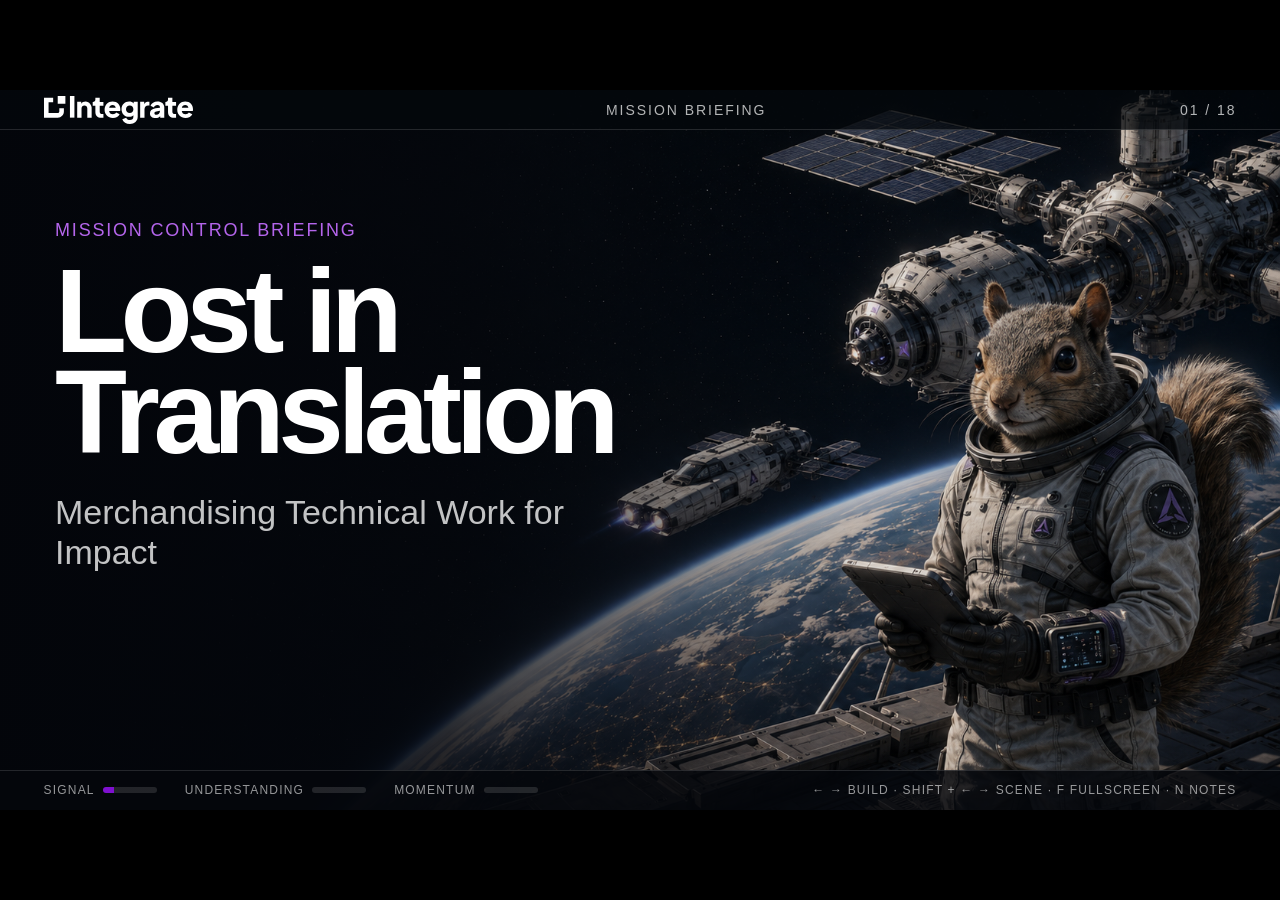
==== index.html @ 26a58c6a "fix: render Four Ps icons" ====
<!doctype html><html lang="en"><head><meta charset="utf-8"><meta name="viewport" content="width=device-width,initial-scale=1"><title>Lost in Translation</title><link rel="stylesheet" href="styles.css"></head><body>
<div class="stage" id="stage">
<header class="topbar"><img src="assets/integrate-wordmark.svg" class="wordmark" alt="Integrate"><div class="phase" id="phase">MISSION BRIEFING</div><div class="count" id="count">01 / 20</div></header>
<main>
<section class="scene active scene-hero" data-phase="MISSION BRIEFING"><div class="hero-bg"></div><div class="hero-copy"><div class="eyebrow">MISSION CONTROL BRIEFING</div><h1>Lost in<br>Translation</h1><p>Merchandising Technical Work for Impact</p></div></section>

<section class="scene scene-console" data-phase="MISSION BRIEFING"><div class="scene-title">Incoming transmission</div><div class="transmission-grid"><article class="panel transmission"><span class="label">FIELD ENGINEER</span><p class="huge fragment">“Mission Control, docking alignment requires twelve manual corrections before every cargo transfer.”</p></article><article class="panel understanding acorn-panel"><img src="assets/acorn-tablet.png" class="acorn-img" alt="Commander Acorn reviewing data"><span class="label">MISSION CONTROL</span><div class="status fragment">MESSAGE RECEIVED</div><div class="status dim fragment">MEANING UNCLEAR</div><p class="clarify fragment">Please clarify.</p></article></div></section>

<section class="scene scene-console" data-phase="MISSION BRIEFING"><div class="scene-title">The translation</div><div class="compare"><article class="panel"><span class="label">ORIGINAL SIGNAL</span><p>Docking alignment requires twelve manual corrections before every cargo transfer.</p></article><article class="panel translated fragment"><span class="label">TRANSLATED</span><p>If we spend one six-hour EVA redesigning the sequence now, we can make future cargo transfers predictable and protect upcoming mission schedules.</p><div class="pillrow"><span>Impact clear</span><span>Investment visible</span><span>Next step understood</span></div></article></div><h2 class="question fragment">What changed?</h2><div class="answer fragment">The work didn’t change. <b>The translation did.</b></div></section>

<section class="scene scene-light" data-phase="SIGNAL ACQUISITION"><div class="scene-title dark">Every role sees a signal</div><div class="radar-layout"><div class="roles panel-light"><div class="role fragment"><b>Software Engineer</b><span>Architecture is constraining change.</span></div><div class="role fragment"><b>Design Engineer</b><span>The crew workflow creates friction.</span></div><div class="role fragment"><b>QA Engineer</b><span>The same regression pattern repeats.</span></div><div class="role fragment"><b>DevSecOps Engineer</b><span>Operational risk is increasing.</span></div><div class="role fragment"><b>Product Manager</b><span>Mission schedules are less predictable.</span></div></div><div class="radar panel-dark"><div class="radar-target"><div class="rings"></div><div class="sweep"></div><div class="center">SHARED<br>OPPORTUNITY</div></div><i class="blip b1"></i><i class="blip b2"></i><i class="blip b3"></i><i class="blip b4"></i><i class="blip b5"></i></div></div><h2 class="bottom-line dark fragment">You already see important things. Help the rest of us see them too.</h2></section>

<section class="scene scene-light scene-manifest" data-phase="SIGNAL ACQUISITION"><div class="scene-title dark">Merchandising, redefined</div><div class="manifest-layout"><div class="manifest panel-light"><h3>LAUNCH MANIFEST</h3><div class="capacity"><span>AVAILABLE CAPACITY</span><div><i style="width:86%"></i></div></div><div class="payload on">Customer capability <b>MANIFESTED</b></div><div class="payload on">Reliability improvement <b>MANIFESTED</b></div><div class="payload candidate">Docking sequence <b>CANDIDATE</b></div><div class="payload off">Secondary enhancement <b>NOT MANIFESTED</b></div></div><div class="definition"><p class="fragment">We can only ship so much.</p><h2 class="fragment">Merchandising helps others understand <em>what should change on the manifest and why.</em></h2><blockquote class="fragment">The intentional practice of translating work into value so the right people understand it, support it, and help it gain momentum.</blockquote><div class="acorn-note fragment"><img src="assets/acorn-field-engineer.png" alt="Commander Acorn field engineer"><span>Clarify the signal, then show the value it points to.</span></div></div></div></section>

<section class="scene scene-dark" data-phase="TRANSLATION"><div class="scene-title">From signal to value</div><div class="ladder"><div class="rung fragment"><span>SIGNAL</span><b>Docking requires twelve manual corrections.</b></div><i class="fragment"></i><div class="rung fragment"><span>IMPLEMENTATION</span><b>Redesign the docking sequence.</b></div><i class="fragment"></i><div class="rung fragment"><span>CHANGE</span><b>Fewer manual corrections.</b></div><i class="fragment"></i><div class="rung fragment"><span>OUTCOME</span><b>Predictable cargo transfers.</b></div><i class="fragment"></i><div class="rung value fragment"><span>VALUE</span><b>More mission time spent on the mission.</b></div></div><p class="prompt fragment">Because we do this, what becomes easier, more secure, more scalable, more clear, or more valuable?</p></section>

<section class="scene scene-dark scene-fourp-v2" data-phase="PAYLOAD SELECTION"><div class="scene-title">The Four Ps begin with a signal</div><div class="fourp-v2-wrap"><div class="fourp-v2-copy"><h1>The Four Ps begin with a signal.</h1><p>Every proposal starts as something someone has noticed. The Four Ps help turn that signal into something people can understand and act on.</p></div><div class="signal-hub fragment"><div class="signal-pulse"></div><span>THE SIGNAL</span><b>What have we noticed?</b></div><div class="fourp-grid-v2"><article class="framework-card fragment"><i class="icon-cube"><svg viewBox="0 0 24 24" aria-hidden="true" focusable="false"><path d="M12 3 20 7.5 12 12 4 7.5 12 3Z"/><path d="M4 7.5V16.5L12 21 20 16.5V7.5M12 12V21"/></svg></i><b>Product</b><span>What are we really offering?</span></article><article class="framework-card fragment"><i class="icon-place"><svg viewBox="0 0 24 24" aria-hidden="true" focusable="false"><path d="M19 10C19 15 12 21 12 21S5 15 5 10A7 7 0 0 1 19 10Z"/><circle cx="12" cy="10" r="2.5"/></svg></i><b>Place</b><span>Who needs to understand it?</span></article><article class="framework-card fragment"><i class="icon-price"><svg viewBox="0 0 24 24" aria-hidden="true" focusable="false"><path d="M4 4H13L21 12 12 21 4 13V4Z"/><circle cx="8.5" cy="8.5" r="1.5"/></svg></i><b>Price</b><span>What are we asking them to invest?</span></article><article class="framework-card fragment"><i class="icon-promo"><svg viewBox="0 0 24 24" aria-hidden="true" focusable="false"><path d="M4 10V14H8L17 18V6L8 10H4Z"/><path d="M8 14 10 20H14L12 16M20 9V15"/></svg></i><b>Promotion</b><span>How will we create opportunities for understanding?</span></article></div></div></section>

<section class="scene scene-dark" data-phase="PAYLOAD SELECTION"><div class="scene-title">Product — what are you really offering?</div><div class="dock-product"><div class="dock-visual panel-dark image-card"><img src="assets/docking-approach-clean.png" alt="Cargo spacecraft approaching orbital logistics hub"><div class="visual-overlay"><span>DOCKING SEQUENCE</span><b>12 manual corrections</b><small>Signal: cargo transfers are becoming harder to predict.</small></div></div><div class="outcome-chain"><div class="fragment">Redesigned sequence</div><i class="fragment"></i><div class="fragment">Fewer corrections</div><i class="fragment"></i><div class="fragment">Predictable docking</div><i class="fragment"></i><div class="fragment">Faster cargo transfer</div><i class="fragment"></i><div class="fragment strong">More mission time</div></div></div><h2 class="bottom-line fragment">The product is not always what you build. It is often what your work makes possible.</h2></section>

<section class="scene scene-light" data-phase="PAYLOAD SELECTION"><div class="scene-title dark">Place — meet the audience where they are</div><div class="audience-translator"><div class="fixed"><span>SAME SIGNAL</span><b>Docking requires twelve manual corrections.</b></div><div class="audience-cards"><article class="fragment"><b>Software Engineer</b><span>Coupling makes change harder.</span></article><article class="fragment"><b>Design Engineer</b><span>The workflow creates avoidable friction.</span></article><article class="fragment"><b>QA Engineer</b><span>Manual correction creates inconsistent outcomes.</span></article><article class="fragment"><b>DevSecOps Engineer</b><span>Reliability and recoverability are deteriorating.</span></article><article class="fragment"><b>Product Manager</b><span>Mission schedules are harder to predict.</span></article></div></div><p class="note dark fragment">Same truth. Different audience. Different translation.</p></section>

<section class="scene scene-light" data-phase="PAYLOAD SELECTION"><div class="scene-title dark">Price — make the investment visible</div><div class="price-layout"><div class="request-card panel-light"><div class="resource fragment"><span>CREW</span><b>2 engineers</b></div><div class="resource fragment"><span>TIME</span><b>1 EVA / 6 hours</b></div><div class="resource fragment"><span>TRADEOFF</span><b>Routine maintenance shifts</b></div><div class="resource fragment"><span>EXPECTED RETURN</span><b>Predictable future docking</b></div></div><blockquote class="fragment">We are asking for one six-hour EVA now so future cargo transfers become predictable, while temporarily shifting routine maintenance.</blockquote></div><h2 class="bottom-line dark fragment">A persuasive request makes both the investment and the tradeoff visible.</h2></section>

<section class="scene scene-dark" data-phase="PAYLOAD SELECTION"><div class="scene-title">Promotion — momentum is intentional</div><div class="channels"><div class="fragment">Engineering review</div><i class="fragment"></i><div class="fragment">Mission brief</div><i class="fragment"></i><div class="fragment">Planning</div><i class="fragment"></i><div class="fragment">Demo</div><i class="fragment"></i><div class="fragment">Status update</div></div><div class="momentum-seq fragment"><span>Repetition</span><b>→</b><span>Recognition</span><b>→</b><span>Understanding</span><b>→</b><span>Alignment</span><b>→</b><span>Momentum</span></div><blockquote class="bigquote fragment">Momentum is earned through clarity and repetition, not volume.</blockquote></section>

<section class="scene scene-light" data-phase="LAUNCH AUTHORIZATION"><div class="scene-title dark">A practical translation toolkit</div><div class="toolkit-wrap"><div class="toolkit"><div class="fragment"><span>SIGNAL</span><b>What have we noticed?</b></div><div class="fragment"><span>IMPACT</span><b>Who or what is affected?</b></div><div class="fragment"><span>OUTCOME</span><b>What becomes different?</b></div><div class="fragment"><span>INVESTMENT</span><b>What are we asking for?</b></div><div class="fragment"><span>EVIDENCE</span><b>What supports the signal?</b></div><div class="fragment"><span>NEXT STEP</span><b>What should happen now?</b></div></div><aside class="acorn-side fragment"><img src="assets/acorn-cockpit.png" alt="Commander Acorn at mission controls"><b>Translation checkpoint</b><span>Can someone outside your discipline explain why this matters?</span></aside></div><h2 class="bottom-line dark fragment">This is not paperwork. It is thinking made visible.</h2></section>

<section class="scene scene-light" data-phase="LAUNCH AUTHORIZATION"><div class="scene-title dark">From request to useful discussion</div><div class="before-after"><article class="panel-light fragment"><span>BEFORE</span><p>We should redesign the docking sequence because it is difficult to maintain.</p><b class="bad">CONTEXT INCOMPLETE</b></article><article class="panel-dark fragment"><span>AFTER</span><p>Every cargo transfer now requires twelve manual corrections, creating schedule risk. We propose one focused EVA before the next mission to make future docking predictable.</p><b class="good">READY FOR DISCUSSION</b></article></div><p class="note dark fragment">Clear translation does not guarantee agreement. It makes useful discussion possible.</p></section>

<section class="scene scene-workshop" data-phase="MISSION SIMULATION"><div class="scene-title">Mission simulation</div><div class="workshop-copy"><h1>Bring your own signal.</h1><p>Choose real work that deserves greater awareness, support, or momentum.</p><div class="chips fragment"><span>Technical constraint</span><span>Customer opportunity</span><span>Quality concern</span><span>Design improvement</span><span>Operational risk</span><span>Process change</span></div><div class="callout fragment"><b>Choose one signal.</b><span>Merchandise it for one audience.</span></div></div></section>

<section class="scene scene-light" data-phase="MISSION SIMULATION"><div class="scene-title dark">Mission canvas</div><div class="canvas"><div><span>SIGNAL</span><b>What have you noticed?</b></div><div><span>PRODUCT</span><b>What outcome are you offering?</b></div><div><span>PLACE</span><b>Who needs to understand?</b></div><div><span>PRICE</span><b>What investment or tradeoff?</b></div><div><span>PROMOTION</span><b>Where should this appear again?</b></div><div><span>EVIDENCE</span><b>What do you know or infer?</b></div><div class="wide"><span>ASK</span><b>What should happen next?</b></div></div><div class="timer"><span id="timerText">05:00</span><button id="timerBtn">Start timer</button></div><img class="canvas-acorn" src="assets/acorn-character-tablet.png" alt="Commander Acorn holding a tablet"><div class="promptbar" id="promptBar">Have you described the outcome—or only the implementation?</div></section>

<section class="scene scene-light" data-phase="MISSION SIMULATION"><div class="scene-title dark">Crew debrief</div><h1 class="debrief-title">Who discovered something about their own idea?</h1><div class="debrief"><div class="fragment">What was your signal?</div><div class="fragment">What outcome did you identify?</div><div class="fragment">Who needs to understand it?</div><div class="fragment">What are you asking for?</div><div class="fragment">What changed as you translated it?</div></div></section>

<section class="scene scene-dark" data-phase="DEBRIEF"><div class="scene-title">The shared language</div><div class="path"><div>SIGNAL</div><i></i><div>TRANSLATION</div><i></i><div>UNDERSTANDING</div><i></i><div>MOMENTUM</div></div><h1 class="closing-question fragment">What mission are you asking people to approve?</h1></section>

<section class="scene scene-final" data-phase="DEBRIEF"><div class="final-bg"></div><div class="final-copy"><h2 class="fragment">Every mission begins with someone noticing a signal.</h2><p class="fragment">Make sure the rest of us can see it too.</p></div></section>
</main>
<footer><div class="meters"><span>SIGNAL <i id="m1"></i></span><span>UNDERSTANDING <i id="m2"></i></span><span>MOMENTUM <i id="m3"></i></span></div><div class="controls">← → build · Shift + ← → scene · F fullscreen · N notes</div></footer>
<div id="notes" class="notes"></div>
<script src="presentation.js"></script></div></body></html>
---- styles.css ----
:root{--purple:#7F10D0;--ink:#0D1815;--white:#fff;--space:#070A10;--panel:#101722;--muted:rgba(255,255,255,.66);--line:rgba(255,255,255,.13);--green:#4ED8A1;--amber:#F2AE44;--blue:#61A9FF}
*{box-sizing:border-box}html,body{margin:0;width:100%;height:100%;overflow:hidden;background:#000;font-family:"PPMonument","PP Monument",Inter,Arial,sans-serif;color:#fff}body{display:grid;place-items:center}.stage{width:min(100vw,177.777vh);height:min(56.25vw,100vh);position:relative;overflow:hidden;background:var(--space);box-shadow:0 0 80px #000}.scene{position:absolute;inset:0;display:none;padding:8.5% 4.2% 7.2%;overflow:hidden}.scene.active{display:block}.topbar{position:absolute;z-index:20;left:0;right:0;top:0;height:5.6%;padding:0 3.4%;display:flex;align-items:center;justify-content:space-between;border-bottom:1px solid var(--line);background:rgba(4,7,12,.74)}.wordmark{height:28px;filter:brightness(0) invert(1)}.phase,.count{font-size:14px;letter-spacing:.14em;text-transform:uppercase;color:rgba(255,255,255,.7)}footer{position:absolute;z-index:20;left:0;right:0;bottom:0;height:5.6%;padding:0 3.4%;display:flex;align-items:center;justify-content:space-between;border-top:1px solid var(--line);background:rgba(4,7,12,.82);font-size:12px;letter-spacing:.1em;text-transform:uppercase;color:rgba(255,255,255,.58)}.meters{display:flex;gap:28px}.meters span{display:flex;align-items:center;gap:8px}.meters i{display:block;width:54px;height:6px;border-radius:4px;background:linear-gradient(90deg,var(--purple) var(--v,0%),rgba(255,255,255,.12) var(--v,0%))}.scene-title{position:absolute;left:4.2%;top:7%;font-size:17px;letter-spacing:.1em;text-transform:uppercase;color:#b465eb;font-weight:700}.scene-title.dark{color:#6b2a9b}.scene-light{background:#f7f5f0;color:var(--ink)}.scene-dark,.scene-console{background:radial-gradient(circle at 75% 30%,rgba(127,16,208,.12),transparent 35%),#070a10}.panel,.panel-dark{background:linear-gradient(180deg,#111925,#0a0f17);border:1px solid var(--line);border-radius:16px}.panel-light{background:#fff;border:1px solid rgba(13,24,21,.12);border-radius:16px;box-shadow:0 18px 50px rgba(13,24,21,.08)}h1,h2,h3,p{margin-top:0}.fragment{opacity:0;transform:translateY(16px);transition:.45s ease}.fragment.visible{opacity:1;transform:none}.hero-bg,.final-bg{position:absolute;inset:0;background:linear-gradient(90deg,rgba(3,5,10,.98),rgba(3,5,10,.8) 35%,rgba(3,5,10,.1) 68%),url('assets/opening-clean.png') center/cover no-repeat}.hero-copy{position:absolute;left:4.3%;top:18%;width:46%;z-index:2}.eyebrow{font-size:18px;letter-spacing:.1em;color:#b465eb}.hero-copy h1{font-size:118px;line-height:.86;letter-spacing:-.055em;margin:20px 0 28px}.hero-copy p{font-size:34px;line-height:1.2;color:rgba(255,255,255,.76);max-width:600px}.transmission-grid{display:grid;grid-template-columns:1.4fr .8fr;gap:24px;height:74%}.transmission,.understanding{padding:34px}.label{font-size:14px;letter-spacing:.12em;color:#b465eb}.huge{font-size:39px;line-height:1.22;margin-top:28px}.status{padding:18px 20px;border:1px solid rgba(78,216,161,.45);margin-top:22px;font-size:21px}.status.dim{border-color:rgba(255,255,255,.16);color:rgba(255,255,255,.5)}.clarify{font-size:43px;margin-top:55px}.compare{display:grid;grid-template-columns:1fr 1fr;gap:22px}.compare article{padding:32px;min-height:330px}.compare p{font-size:29px;line-height:1.32}.translated{border-color:rgba(127,16,208,.8)}.pillrow{display:flex;gap:10px;flex-wrap:wrap}.pillrow span{padding:8px 12px;border-radius:999px;background:rgba(127,16,208,.15);color:#d49cff}.question{text-align:center;font-size:54px;margin:46px 0 8px}.answer{text-align:center;font-size:27px;color:rgba(255,255,255,.7)}.radar-layout{display:grid;grid-template-columns:36% 64%;gap:24px;height:68%}.roles{padding:20px 28px}.role{padding:15px 0;border-bottom:1px solid rgba(13,24,21,.1)}.role b{font-size:23px}.role span{display:block;font-size:17px;color:#5c6663;margin-top:4px}.radar{position:relative;display:grid;place-items:center;overflow:hidden}.rings{width:520px;aspect-ratio:1;border-radius:50%;background:repeating-radial-gradient(circle,transparent 0 14%,rgba(97,169,255,.22) 14.3% 14.8%),linear-gradient(90deg,transparent 49.8%,rgba(97,169,255,.3) 50%,transparent 50.2%),linear-gradient(transparent 49.8%,rgba(97,169,255,.3) 50%,transparent 50.2%);border:1px solid rgba(97,169,255,.42)}.sweep{position:absolute;width:520px;aspect-ratio:1;border-radius:50%;background:conic-gradient(from 25deg,rgba(127,16,208,.48),transparent 14%,transparent);animation:sweep 7s linear infinite}@keyframes sweep{to{transform:rotate(360deg)}}.blip{position:absolute;width:16px;height:16px;border-radius:50%;border:3px solid #c778ff;background:#0a0f17;z-index:4}.b1{left:41%;top:28%}.b2{left:67%;top:31%}.b3{left:72%;top:63%}.b4{left:39%;top:70%}.b5{left:28%;top:50%}.center{position:absolute;width:120px;height:120px;border-radius:50%;display:grid;place-items:center;text-align:center;font-size:16px;background:var(--purple);box-shadow:0 0 0 20px rgba(127,16,208,.13),0 0 55px rgba(127,16,208,.5)}.bottom-line{position:absolute;left:4.2%;right:4.2%;bottom:8.1%;font-size:30px}.manifest-layout{display:grid;grid-template-columns:42% 58%;gap:38px}.manifest{padding:30px}.manifest h3{font-size:28px}.capacity span{font-size:13px}.capacity div{height:12px;background:#e6e0e8;margin:8px 0 26px;border-radius:8px;overflow:hidden}.capacity i{display:block;height:100%;background:var(--purple)}.payload{padding:18px;border-top:1px solid #eee;display:flex;justify-content:space-between;font-size:20px}.payload b{font-size:12px}.payload.candidate{background:#f1e3fb;border:1px solid #c687ed}.payload.off{opacity:.45}.definition p{font-size:25px;color:#5a625f;margin:15px 0}.definition h2{font-size:50px;line-height:1.08}.definition em{color:var(--purple);font-style:normal}.definition blockquote{font-size:25px;line-height:1.42;border-left:5px solid var(--purple);padding-left:22px;margin:34px 0}.ladder{display:grid;grid-template-columns:1fr 60px 1fr 60px 1fr 60px 1fr 60px 1fr;align-items:center;margin-top:90px}.rung{min-height:180px;padding:24px;border:1px solid var(--line);border-radius:14px;background:#101722}.rung span{font-size:14px;color:#b465eb}.rung b{display:block;font-size:24px;line-height:1.25;margin-top:18px}.rung.value{border-color:#4ed8a1}.ladder>i{height:3px;background:linear-gradient(90deg,var(--purple),#4ed8a1)}.prompt{text-align:center;font-size:27px;margin-top:58px;color:rgba(255,255,255,.75)}.fourp{position:relative;height:70%;display:grid;grid-template-columns:repeat(4,1fr);gap:18px;align-items:end}.signal-core{position:absolute;left:50%;top:4%;transform:translateX(-50%);width:220px;height:140px;border-radius:70px;display:grid;place-items:center;text-align:center;background:var(--purple);color:#fff;font-size:28px}.signal-core small{font-size:14px;display:block}.pcard{min-height:250px;background:#fff;border:1px solid rgba(13,24,21,.13);border-top:6px solid var(--purple);border-radius:16px;padding:28px}.pcard b{font-size:34px}.pcard span{display:block;font-size:21px;line-height:1.35;margin-top:16px;color:#59625e}.dock-product{display:grid;grid-template-columns:42% 58%;gap:26px;height:63%}.dock-visual{position:relative;overflow:hidden}.ship{position:absolute;width:170px;height:78px;background:linear-gradient(90deg,#8f98a3,#e5e8eb);clip-path:polygon(0 20%,78% 20%,100% 50%,78% 80%,0 80%,14% 50%);left:16%;top:44%}.station-ring{position:absolute;width:210px;height:210px;border:20px solid #89929c;border-radius:50%;right:12%;top:30%;box-shadow:0 0 0 28px rgba(255,255,255,.04)}.corrections{position:absolute;left:10%;bottom:12%;font-size:32px;color:#f2ae44}.outcome-chain{display:grid;grid-template-columns:1fr 40px 1fr 40px 1fr 40px 1fr 40px 1fr;align-items:center}.outcome-chain div{min-height:130px;padding:25px;border-radius:14px;border:1px solid var(--line);display:grid;place-items:center;text-align:center;font-size:22px}.outcome-chain i{height:3px;background:var(--purple)}.outcome-chain .strong{border-color:#4ed8a1;color:#4ed8a1}.audience-translator{display:grid;grid-template-columns:28% 72%;gap:24px}.fixed{background:var(--ink);color:#fff;border-radius:16px;padding:30px}.fixed span{font-size:14px;color:#b465eb}.fixed b{display:block;font-size:29px;line-height:1.3;margin-top:20px}.audience-cards{display:grid;grid-template-columns:repeat(5,1fr);gap:12px}.audience-cards article{background:#fff;border:1px solid rgba(13,24,21,.12);border-radius:14px;padding:20px}.audience-cards b{font-size:21px}.audience-cards span{display:block;font-size:17px;line-height:1.35;margin-top:14px;color:#5a625f}.note{font-size:25px;text-align:center;margin-top:42px}.price-layout{display:grid;grid-template-columns:45% 55%;gap:34px}.request-card{padding:22px 32px}.resource{display:flex;justify-content:space-between;padding:22px 0;border-bottom:1px solid #eee}.resource span{font-size:14px;color:#7a827f}.resource b{font-size:22px}.price-layout blockquote{font-size:35px;line-height:1.3;margin:0;padding:30px;border-left:6px solid var(--purple)}.channels{display:flex;align-items:center;justify-content:center;gap:12px;margin-top:100px}.channels div{padding:22px 25px;border:1px solid var(--line);border-radius:12px;font-size:20px}.channels i{width:42px;height:3px;background:var(--purple)}.momentum-seq{display:flex;justify-content:center;gap:16px;margin-top:55px;font-size:24px}.bigquote{text-align:center;font-size:40px;margin:70px auto 0;max-width:1200px;color:#d9bcf0}.toolkit{display:grid;grid-template-columns:repeat(3,1fr);gap:18px}.toolkit div{background:#fff;border:1px solid rgba(13,24,21,.12);border-radius:16px;padding:30px;min-height:165px}.toolkit span{font-size:14px;color:var(--purple)}.toolkit b{display:block;font-size:24px;margin-top:15px}.before-after{display:grid;grid-template-columns:1fr 1fr;gap:24px}.before-after article{padding:34px;min-height:320px}.before-after span{font-size:14px;color:var(--purple)}.before-after p{font-size:31px;line-height:1.35;margin:26px 0}.bad,.good{font-size:14px;padding:10px 12px;border-radius:6px}.bad{background:#fee5e0;color:#a32918}.good{background:#dff7ed;color:#176746}.scene-workshop{background:linear-gradient(130deg,#060910,#171024)}.workshop-copy h1{font-size:94px;letter-spacing:-.04em;margin:45px 0 20px}.workshop-copy>p{font-size:30px;color:rgba(255,255,255,.72)}.chips{display:flex;flex-wrap:wrap;gap:13px;margin-top:42px}.chips span{padding:14px 18px;border-radius:999px;border:1px solid rgba(255,255,255,.22);font-size:18px}.callout{margin-top:55px;padding:24px 28px;border:1px solid rgba(127,16,208,.8);border-radius:14px;display:flex;justify-content:space-between;font-size:25px}.canvas{display:grid;grid-template-columns:repeat(3,1fr);gap:15px}.canvas div{background:#fff;border:1px solid rgba(13,24,21,.12);border-radius:14px;padding:24px;min-height:130px}.canvas .wide{grid-column:span 3}.canvas span{font-size:13px;color:var(--purple)}.canvas b{display:block;font-size:21px;margin-top:12px}.timer{position:absolute;right:4.2%;bottom:10%;display:flex;align-items:center;gap:14px}.timer span{font-size:48px}.timer button{border:0;background:var(--purple);color:#fff;border-radius:9px;padding:14px 18px;font-size:16px}.promptbar{position:absolute;left:4.2%;bottom:10.4%;font-size:21px}.debrief-title{font-size:64px;max-width:1100px;margin:40px 0}.debrief{display:grid;grid-template-columns:repeat(5,1fr);gap:14px}.debrief div{background:#fff;border:1px solid rgba(13,24,21,.12);border-radius:14px;padding:24px;font-size:20px}.path{display:flex;align-items:center;justify-content:center;gap:20px;margin-top:160px}.path div{padding:24px 28px;border:1px solid var(--line);border-radius:14px;font-size:23px}.path i{width:80px;height:3px;background:var(--purple)}.closing-question{text-align:center;font-size:58px;margin-top:80px}.scene-final{padding:0}.final-bg{background:linear-gradient(90deg,rgba(3,5,10,.92),rgba(3,5,10,.3)),url('assets/opening-clean.png') center/cover no-repeat;filter:saturate(.8) brightness(.75)}.final-copy{position:absolute;left:7%;top:32%;width:50%}.final-copy h2{font-size:58px;line-height:1.08}.final-copy p{font-size:31px;color:rgba(255,255,255,.75);margin-top:26px}.notes{position:absolute;display:none;z-index:100;inset:8% 5%;background:#fff;color:#111;padding:30px;border-radius:14px;overflow:auto;font:18px/1.5 Arial}.notes.show{display:block}

/* r2 visual polish: more Commander Acorn, stronger spaceship visual */
.acorn-panel { position: relative; overflow: hidden; }
.acorn-panel .acorn-img { position: absolute; right: 0; bottom: 0; width: 58%; height: 100%; object-fit: cover; opacity: .28; filter: saturate(.85) contrast(1.05); }
.acorn-panel > :not(.acorn-img) { position: relative; z-index: 2; }
.image-card { position: relative; overflow: hidden; padding: 0 !important; min-height: 430px; }
.image-card img { width: 100%; height: 100%; min-height: 430px; object-fit: cover; display: block; filter: saturate(.92) contrast(1.05) brightness(.8); }
.image-card::after { content: ""; position: absolute; inset: 0; background: linear-gradient(180deg, transparent 38%, rgba(3,5,10,.92)); pointer-events: none; }
.visual-overlay { position: absolute; left: 26px; right: 26px; bottom: 24px; z-index: 2; padding: 20px 22px; border-radius: 14px; background: rgba(3,5,10,.72); border: 1px solid rgba(255,255,255,.16); backdrop-filter: blur(10px); }
.visual-overlay span { display: block; font-size: 13px; letter-spacing: .14em; color: #d7a1ff; margin-bottom: 8px; }
.visual-overlay b { display: block; font-size: 31px; line-height: 1.05; color: #fff; }
.visual-overlay small { display: block; font-size: 17px; line-height: 1.28; color: rgba(255,255,255,.72); margin-top: 10px; }
.acorn-note { margin-top: 28px; display: flex; align-items: center; gap: 18px; max-width: 620px; padding: 14px 16px; border-radius: 14px; background: #fff; border: 1px solid rgba(13,24,21,.12); box-shadow: 0 10px 30px rgba(13,24,21,.08); }
.acorn-note img { width: 92px; height: 92px; border-radius: 14px; object-fit: cover; object-position: center 25%; }
.acorn-note span { font-size: 22px; line-height: 1.25; color: var(--ink); }
.toolkit-wrap { display: grid; grid-template-columns: 1fr 330px; gap: 22px; align-items: stretch; }
.toolkit-wrap .toolkit { grid-template-columns: repeat(3,1fr); }
.acorn-side { background: var(--ink); color: #fff; border-radius: 18px; overflow: hidden; border: 1px solid rgba(255,255,255,.12); min-height: 360px; box-shadow: 0 20px 55px rgba(0,0,0,.18); }
.acorn-side img { width: 100%; height: 210px; object-fit: cover; display: block; filter: saturate(.9) brightness(.86); }
.acorn-side b { display: block; color: #d49cff; font-size: 16px; letter-spacing: .08em; text-transform: uppercase; padding: 22px 22px 8px; }
.acorn-side span { display: block; font-size: 22px; line-height: 1.28; color: rgba(255,255,255,.78); padding: 0 22px 22px; }
.final-acorn { position: absolute; right: 6%; bottom: 7%; width: 330px; height: 330px; object-fit: cover; border-radius: 24px; border: 1px solid rgba(255,255,255,.18); box-shadow: 0 20px 80px rgba(0,0,0,.35); opacity: .86; }
@media (max-width: 1200px) { .toolkit-wrap { grid-template-columns: 1fr; } .acorn-side { display: none; } }

/* r3 targeted polish */
/* Scene 2: full-container Commander Acorn background */
.acorn-panel .acorn-img {
  inset: 0;
  right: auto;
  bottom: auto;
  width: 100%;
  height: 100%;
  object-fit: cover;
  object-position: center center;
  opacity: .22;
  filter: saturate(.9) contrast(1.08) brightness(.86);
}
.acorn-panel::after {
  content: "";
  position: absolute;
  inset: 0;
  background: linear-gradient(90deg, rgba(7,10,16,.66) 0%, rgba(7,10,16,.40) 54%, rgba(7,10,16,.10) 100%);
  z-index: 1;
  pointer-events: none;
}
.acorn-panel > :not(.acorn-img) { position: relative; z-index: 2; }

/* Scene 5: cinematic manifest background instead of icon-like visual emphasis */
.scene-manifest {
  background:
    linear-gradient(90deg, rgba(247,245,240,.96) 0%, rgba(247,245,240,.91) 44%, rgba(247,245,240,.66) 70%, rgba(247,245,240,.25) 100%),
    url('assets/docking-wide.png') right center / cover no-repeat;
}
.scene-manifest::before {
  content: "";
  position: absolute;
  inset: 5.6% 0 5.6% 0;
  background: radial-gradient(circle at 84% 38%, rgba(127,16,208,.22), transparent 28%);
  pointer-events: none;
}
.scene-manifest .manifest-layout { position: relative; z-index: 2; grid-template-columns: 44% 52%; gap: 46px; }
.scene-manifest .definition h2 { max-width: 840px; text-wrap: balance; }
.scene-manifest .acorn-note { background: rgba(255,255,255,.88); backdrop-filter: blur(10px); }

/* Scene 7: stronger background + Signal as a proper card */
.scene-fourp {
  background:
    linear-gradient(90deg, rgba(247,245,240,.98) 0%, rgba(247,245,240,.94) 48%, rgba(247,245,240,.72) 78%, rgba(247,245,240,.52) 100%),
    url('assets/opening-clean.png') right center / cover no-repeat;
}
.scene-fourp::before {
  content: "";
  position: absolute;
  inset: 5.6% 0 5.6% 0;
  background: radial-gradient(circle at 78% 30%, rgba(127,16,208,.18), transparent 30%);
  pointer-events: none;
}
.scene-fourp .fourp {
  position: relative;
  z-index: 2;
  height: 70%;
  display: grid;
  grid-template-columns: repeat(5, 1fr);
  gap: 16px;
  align-items: stretch;
  padding-top: 105px;
}
.scene-fourp .signal-card,
.scene-fourp .pcard {
  min-height: 270px;
  background: rgba(255,255,255,.92);
  border: 1px solid rgba(13,24,21,.13);
  border-top: 6px solid var(--purple);
  border-radius: 18px;
  padding: 28px;
  box-shadow: 0 18px 55px rgba(13,24,21,.09);
  backdrop-filter: blur(8px);
}
.scene-fourp .signal-card {
  background: linear-gradient(180deg, rgba(127,16,208,.98), rgba(79,16,118,.96));
  color: #fff;
  border-color: rgba(127,16,208,.72);
  border-top-color: rgba(255,255,255,.8);
}
.scene-fourp .signal-card span,
.scene-fourp .signal-card small { color: rgba(255,255,255,.72); }
.scene-fourp .signal-card span { display:block; text-transform: uppercase; letter-spacing: .12em; font-size: 14px; }
.scene-fourp .signal-card b { display:block; font-size: 31px; line-height: 1.13; margin-top: 20px; }
.scene-fourp .signal-card small { display:block; font-size: 17px; line-height:1.32; margin-top: 22px; }
.scene-fourp .pcard b { font-size: 31px; }
.scene-fourp .pcard span { font-size: 19px; }
.signal-core { display:none; }

/* Scene 15: add Commander Acorn beside the cycling prompts */
.canvas-acorn {
  position: absolute;
  left: 3.3%;
  bottom: 6.1%;
  width: 180px;
  height: 180px;
  object-fit: cover;
  object-position: center 23%;
  border-radius: 22px;
  box-shadow: 0 18px 55px rgba(13,24,21,.22);
  border: 1px solid rgba(13,24,21,.14);
  z-index: 5;
}
.promptbar {
  left: calc(3.3% + 210px);
  bottom: 10.4%;
  max-width: 780px;
  padding: 16px 20px;
  border-radius: 14px;
  background: rgba(255,255,255,.85);
  border: 1px solid rgba(13,24,21,.12);
  box-shadow: 0 10px 35px rgba(13,24,21,.08);
}

/* r4 fixes: activate scene-specific layouts, restore dark-card contrast, update Acorn crops */
.before-after .panel-dark { color: #fff; background: linear-gradient(180deg,#111925,#08101b); }
.before-after .panel-dark p { color: rgba(255,255,255,.92); }
.before-after .panel-dark .label,
.before-after .panel-dark span { color: #d7a1ff; }
.before-after .panel-dark .good { color: #176746; background: #dff7ed; }

.scene-fourp .scene-title { z-index: 3; }
.scene-fourp .fourp { padding-top: 115px; }
.scene-fourp .signal-card,
.scene-fourp .pcard { display: flex; flex-direction: column; justify-content: flex-start; }
.scene-fourp .pcard b { display:block; font-size: 34px; line-height: 1.05; color: var(--ink); }
.scene-fourp .pcard span { display:block; font-size: 21px; line-height: 1.35; margin-top: 18px; color:#59625e; }
.scene-fourp .signal-card b { font-size: 33px; }
.scene-fourp .signal-card small { font-size: 18px; }

.acorn-note img { object-position: center 38%; }
.canvas-acorn { object-position: center 36%; background:#f7f5f0; }

/* r5: rebuild Acorn assets + production scene polish */
/* Replace artifact-prone crops with clean transparent assets */
.acorn-note {
  background: rgba(7,10,16,.78) !important;
  border: 1px solid rgba(127,16,208,.35) !important;
  color: #fff !important;
  box-shadow: 0 24px 70px rgba(0,0,0,.22) !important;
  backdrop-filter: blur(12px);
}
.acorn-note img {
  width: 112px !important;
  height: 126px !important;
  border-radius: 0 !important;
  object-fit: contain !important;
  object-position: center bottom !important;
  background: transparent !important;
}
.acorn-note span { color: rgba(255,255,255,.88) !important; }

/* Scene 5: stronger manifest storytelling without a weak Acorn crop */
.scene-manifest {
  background:
    linear-gradient(90deg, rgba(247,245,240,.98) 0%, rgba(247,245,240,.94) 38%, rgba(247,245,240,.78) 62%, rgba(247,245,240,.28) 100%),
    url('assets/docking-approach-clean.png') right center / cover no-repeat !important;
}
.scene-manifest .manifest {
  box-shadow: 0 26px 80px rgba(13,24,21,.16) !important;
}
.scene-manifest .definition h2 { font-size: 48px; line-height: 1.08; }
.scene-manifest .payload { font-size: 21px; }
.scene-manifest .payload.candidate {
  background: linear-gradient(90deg, rgba(127,16,208,.18), rgba(127,16,208,.06));
  border: 1px solid rgba(127,16,208,.38);
  box-shadow: inset 4px 0 0 var(--purple);
}

/* Scene 7: rebuilt as dark production framework scene */
.scene-fourp-v2 {
  background:
    linear-gradient(90deg, rgba(7,10,16,.92) 0%, rgba(7,10,16,.82) 45%, rgba(7,10,16,.64) 100%),
    url('assets/docking-approach-clean.png') center center / cover no-repeat !important;
}
.scene-fourp-v2::before {
  content: "";
  position: absolute;
  inset: 5.6% 0;
  background:
    radial-gradient(circle at 50% 31%, rgba(127,16,208,.34), transparent 25%),
    linear-gradient(rgba(255,255,255,.035) 1px, transparent 1px),
    linear-gradient(90deg, rgba(255,255,255,.035) 1px, transparent 1px);
  background-size: auto, 56px 56px, 56px 56px;
  pointer-events: none;
}
.fourp-v2-wrap {
  position: relative;
  z-index: 2;
  height: 100%;
  display: grid;
  grid-template-columns: 31% 69%;
  gap: 34px;
  align-items: center;
}
.fourp-v2-copy h1 {
  font-size: 54px;
  line-height: 1.02;
  letter-spacing: -.04em;
  max-width: 480px;
}
.fourp-v2-copy p {
  font-size: 24px;
  line-height: 1.34;
  color: rgba(255,255,255,.78);
  max-width: 520px;
}
.signal-hub {
  position: absolute;
  left: 51%;
  top: 13%;
  transform: translateX(-50%);
  width: 330px;
  min-height: 128px;
  border-radius: 18px;
  padding: 24px 28px 24px 110px;
  background: linear-gradient(180deg, rgba(24,14,36,.92), rgba(12,16,24,.92));
  border: 1px solid rgba(199,120,255,.45);
  box-shadow: 0 0 70px rgba(127,16,208,.22), inset 0 0 0 1px rgba(255,255,255,.04);
}
.signal-hub::after {
  content: "";
  position: absolute;
  left: 50%;
  bottom: -150px;
  width: 2px;
  height: 150px;
  background: linear-gradient(var(--purple), rgba(199,120,255,.22));
}
.signal-pulse {
  position: absolute;
  left: 24px;
  top: 25px;
  width: 66px;
  height: 66px;
  border-radius: 50%;
  background: radial-gradient(circle, #e0b2ff 0 10%, rgba(127,16,208,.55) 11% 26%, transparent 27% 100%);
  border: 1px solid rgba(199,120,255,.6);
  box-shadow: 0 0 34px rgba(127,16,208,.5);
}
.signal-pulse::before,.signal-pulse::after {
  content: "";
  position: absolute;
  inset: -13px;
  border-radius: 50%;
  border: 2px solid rgba(199,120,255,.38);
}
.signal-pulse::after { inset: -25px; opacity: .5; }
.signal-hub span,
.framework-card span {
  font-size: 14px;
  letter-spacing: .14em;
  text-transform: uppercase;
  color: #d49cff;
}
.signal-hub b {
  display: block;
  font-size: 26px;
  line-height: 1.14;
  margin-top: 8px;
  color: #fff;
}
.fourp-grid-v2 {
  grid-column: 2;
  align-self: end;
  margin-bottom: 44px;
  display: grid;
  grid-template-columns: repeat(4, minmax(0, 1fr));
  gap: 18px;
}
.framework-card {
  min-height: 252px;
  padding: 26px 22px 22px;
  border-radius: 16px;
  background: linear-gradient(180deg, rgba(19,25,36,.94), rgba(9,13,20,.94));
  border: 1px solid rgba(199,120,255,.32);
  box-shadow: 0 20px 60px rgba(0,0,0,.28), inset 0 1px 0 rgba(255,255,255,.05);
  display: flex;
  flex-direction: column;
  justify-content: flex-start;
}
.framework-card > i {
  display: grid;
  place-items: center;
  width: 54px;
  height: 54px;
  flex: 0 0 54px;
  border-radius: 18px;
  margin-bottom: 22px;
  border: 1px solid rgba(199,120,255,.45);
  background: radial-gradient(circle at center, rgba(127,16,208,.32), rgba(127,16,208,.08));
  color: #d49cff;
}
.framework-card > i svg {
  display: block;
  width: 30px;
  height: 30px;
  fill: none;
  stroke: currentColor;
  stroke-width: 1.8;
  stroke-linecap: round;
  stroke-linejoin: round;
}
.framework-card b {
  font-size: 30px;
  line-height: 1.04;
  color: #fff;
  margin-bottom: 15px;
}
.framework-card span:last-child {
  font-size: 18px;
  line-height: 1.35;
  text-transform: none;
  letter-spacing: 0;
  color: rgba(255,255,255,.78);
}
.framework-card:nth-child(1){border-color:rgba(199,120,255,.52)}
.framework-card:nth-child(2){border-color:rgba(78,216,161,.45)}
.framework-card:nth-child(3){border-color:rgba(242,174,68,.45)}
.framework-card:nth-child(4){border-color:rgba(97,169,255,.48)}

/* Scene 13: force strong contrast in the AFTER box */
.before-after .panel-dark,
.before-after article.panel-dark {
  color: #fff !important;
  background: linear-gradient(180deg, #0c131d, #07101a) !important;
  border: 1px solid rgba(78,216,161,.45) !important;
  box-shadow: 0 25px 75px rgba(0,0,0,.22), inset 0 0 0 1px rgba(255,255,255,.04) !important;
}
.before-after .panel-dark p,
.before-after article.panel-dark p {
  color: rgba(255,255,255,.95) !important;
  opacity: 1 !important;
  filter: none !important;
  mix-blend-mode: normal !important;
}
.before-after .panel-dark span,
.before-after article.panel-dark span { color: #78f2bf !important; }
.before-after .good { display:inline-block; color: #113f2d !important; background: #dff7ed !important; padding: 10px 13px; border-radius: 7px; }
.before-after .bad { display:inline-block; color: #9b251d !important; background: #ffe2de !important; padding: 10px 13px; border-radius: 7px; }

/* Scene 15: use clean Commander Acorn as transparent figure, not a cropped card */
.canvas-acorn {
  left: 2.7% !important;
  bottom: 5.6% !important;
  width: 230px !important;
  height: 280px !important;
  object-fit: contain !important;
  object-position: center bottom !important;
  border: 0 !important;
  border-radius: 0 !important;
  background: transparent !important;
  box-shadow: none !important;
  filter: drop-shadow(0 20px 28px rgba(13,24,21,.22));
}
.promptbar {
  left: calc(2.7% + 235px) !important;
  bottom: 12.2% !important;
  max-width: 680px !important;
  font-size: 20px !important;
}

/* Retire rough crop artifacts if they are referenced anywhere */
img[src$="acorn-inspecting-crop.png"], img[src$="acorn-standing.png"] { object-fit: contain !important; background: transparent !important; }

/* Scene 4: align the opportunity marker with the radar bullseye */
.radar-target {
  position: relative;
  width: 520px;
  aspect-ratio: 1;
}
.radar-target .rings,
.radar-target .sweep {
  position: absolute;
  inset: 0;
  width: 100%;
  height: 100%;
}
.radar-target .center {
  left: 50%;
  top: 50%;
  transform: translate(-50%, -50%) translateY(3px);
}
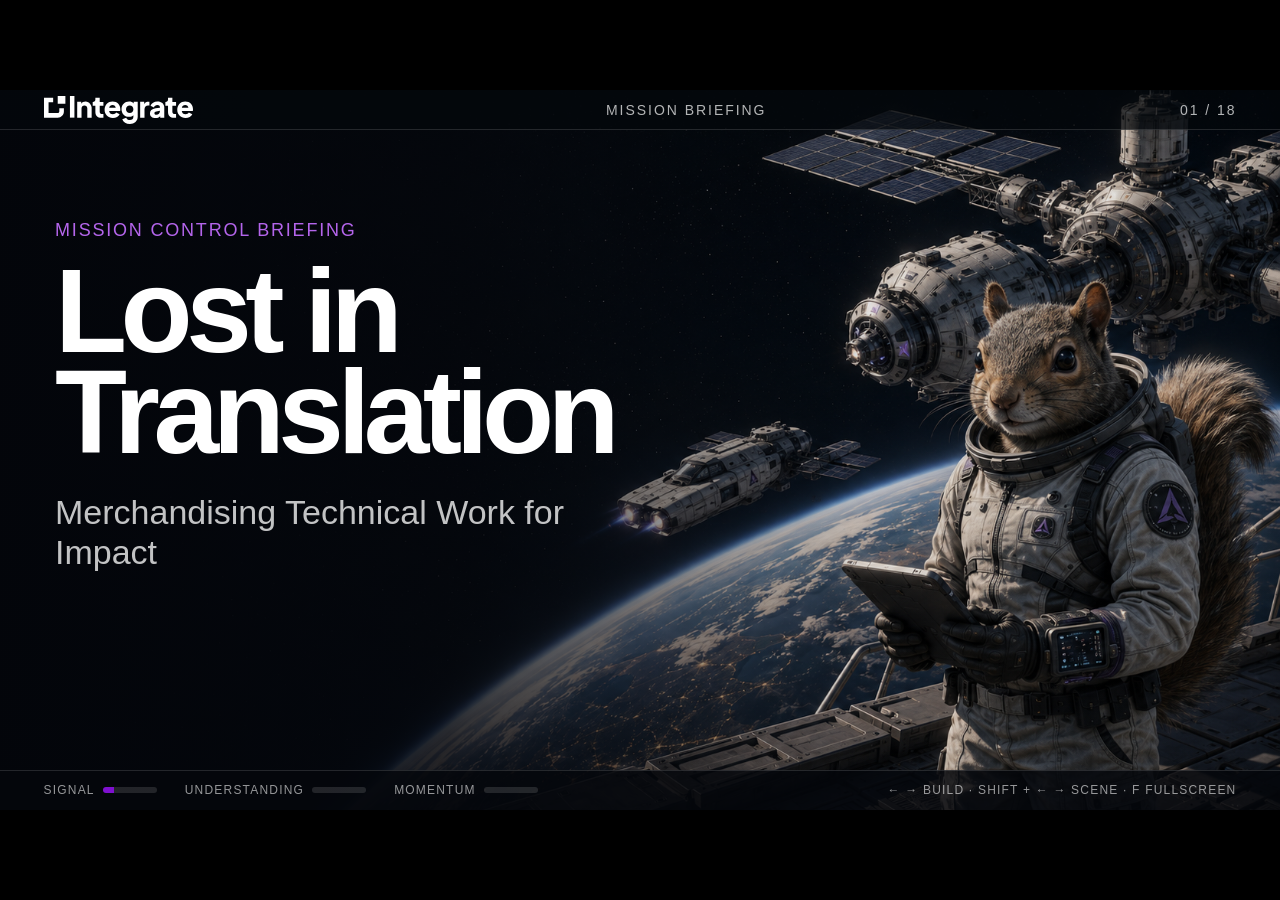
==== commit aa4d52ba: "chore: remove unused notes controls" ====
--- a/index.html
+++ b/index.html
@@ -38,6 +38,5 @@
 
 <section class="scene scene-final" data-phase="DEBRIEF"><div class="final-bg"></div><div class="final-copy"><h2 class="fragment">Every mission begins with someone noticing a signal.</h2><p class="fragment">Make sure the rest of us can see it too.</p></div></section>
 </main>
-<footer><div class="meters"><span>SIGNAL <i id="m1"></i></span><span>UNDERSTANDING <i id="m2"></i></span><span>MOMENTUM <i id="m3"></i></span></div><div class="controls">← → build · Shift + ← → scene · F fullscreen · N notes</div></footer>
-<div id="notes" class="notes"></div>
+<footer><div class="meters"><span>SIGNAL <i id="m1"></i></span><span>UNDERSTANDING <i id="m2"></i></span><span>MOMENTUM <i id="m3"></i></span></div><div class="controls">← → build · Shift + ← → scene · F fullscreen</div></footer>
 <script src="presentation.js"></script></div></body></html>
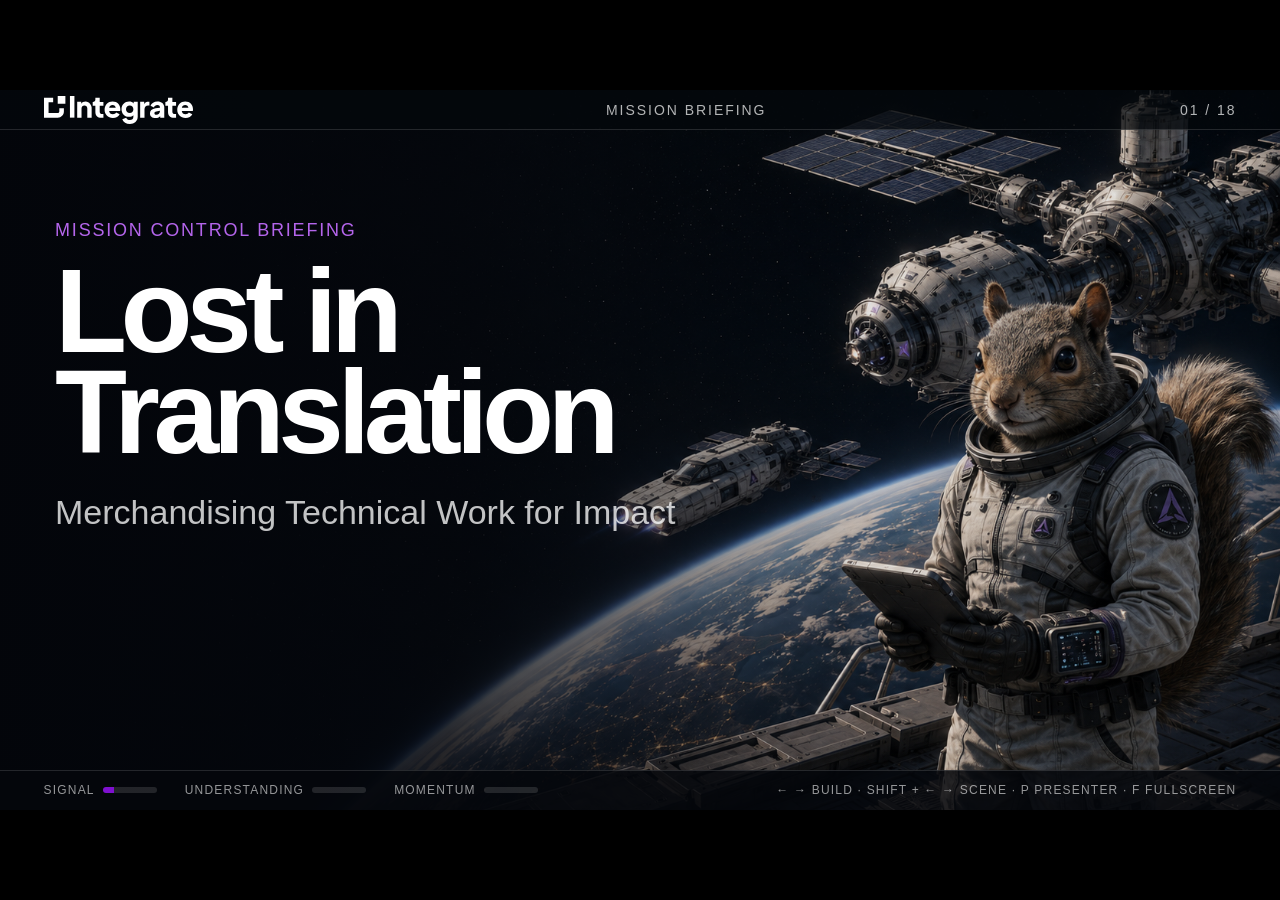
==== commit 11ef5b6f: "tightening the presentation and adding presenter view" ====
--- a/index.html
+++ b/index.html
@@ -1,36 +1,36 @@
-<!doctype html><html lang="en"><head><meta charset="utf-8"><meta name="viewport" content="width=device-width,initial-scale=1"><title>Lost in Translation</title><link rel="stylesheet" href="styles.css"></head><body>
+<!doctype html><html lang="en"><head><meta charset="utf-8"><meta name="viewport" content="width=device-width,initial-scale=1"><title>Lost in Translation</title><link rel="stylesheet" href="styles.css?v=light-scene-grid-v1"></head><body>
 <div class="stage" id="stage">
-<header class="topbar"><img src="assets/integrate-wordmark.svg" class="wordmark" alt="Integrate"><div class="phase" id="phase">MISSION BRIEFING</div><div class="count" id="count">01 / 20</div></header>
+<header class="topbar"><img src="assets/integrate-wordmark.svg" class="wordmark" alt="Integrate"><div class="phase" id="phase">MISSION BRIEFING</div><div class="count" id="count">01 / 18</div></header>
 <main>
 <section class="scene active scene-hero" data-phase="MISSION BRIEFING"><div class="hero-bg"></div><div class="hero-copy"><div class="eyebrow">MISSION CONTROL BRIEFING</div><h1>Lost in<br>Translation</h1><p>Merchandising Technical Work for Impact</p></div></section>
 
 <section class="scene scene-console" data-phase="MISSION BRIEFING"><div class="scene-title">Incoming transmission</div><div class="transmission-grid"><article class="panel transmission"><span class="label">FIELD ENGINEER</span><p class="huge fragment">“Mission Control, docking alignment requires twelve manual corrections before every cargo transfer.”</p></article><article class="panel understanding acorn-panel"><img src="assets/acorn-tablet.png" class="acorn-img" alt="Commander Acorn reviewing data"><span class="label">MISSION CONTROL</span><div class="status fragment">MESSAGE RECEIVED</div><div class="status dim fragment">MEANING UNCLEAR</div><p class="clarify fragment">Please clarify.</p></article></div></section>
 
-<section class="scene scene-console" data-phase="MISSION BRIEFING"><div class="scene-title">The translation</div><div class="compare"><article class="panel"><span class="label">ORIGINAL SIGNAL</span><p>Docking alignment requires twelve manual corrections before every cargo transfer.</p></article><article class="panel translated fragment"><span class="label">TRANSLATED</span><p>If we spend one six-hour EVA redesigning the sequence now, we can make future cargo transfers predictable and protect upcoming mission schedules.</p><div class="pillrow"><span>Impact clear</span><span>Investment visible</span><span>Next step understood</span></div></article></div><h2 class="question fragment">What changed?</h2><div class="answer fragment">The work didn’t change. <b>The translation did.</b></div></section>
+<section class="scene scene-console scene-translation" data-phase="MISSION BRIEFING"><div class="scene-title">The translation</div><h1 class="translation-heading">Same work.<br><em>Clearer meaning.</em></h1><div class="translation-compare"><article class="translation-card original"><span class="translation-label">ORIGINAL SIGNAL</span><blockquote>Docking alignment requires twelve manual corrections before every cargo transfer.</blockquote><b class="translation-status">CONTEXT INCOMPLETE</b></article><div class="translation-arrow fragment" aria-hidden="true">→</div><article class="translation-card translated fragment"><span class="translation-label">TRANSLATED FOR MISSION CONTROL</span><blockquote>If we spend one six-hour EVA redesigning the sequence now, we can make future cargo transfers predictable and protect upcoming mission schedules.</blockquote><div class="translation-signals"><span>Impact clear</span><span>Investment visible</span><span>Next step understood</span></div></article></div><div class="translation-takeaway fragment"><span>WHAT CHANGED?</span><p>The work didn’t change. <b>The translation did.</b></p><small>Clear translation makes useful discussion possible.</small></div></section>
 
-<section class="scene scene-light" data-phase="SIGNAL ACQUISITION"><div class="scene-title dark">Every role sees a signal</div><div class="radar-layout"><div class="roles panel-light"><div class="role fragment"><b>Software Engineer</b><span>Architecture is constraining change.</span></div><div class="role fragment"><b>Design Engineer</b><span>The crew workflow creates friction.</span></div><div class="role fragment"><b>QA Engineer</b><span>The same regression pattern repeats.</span></div><div class="role fragment"><b>DevSecOps Engineer</b><span>Operational risk is increasing.</span></div><div class="role fragment"><b>Product Manager</b><span>Mission schedules are less predictable.</span></div></div><div class="radar panel-dark"><div class="radar-target"><div class="rings"></div><div class="sweep"></div><div class="center">SHARED<br>OPPORTUNITY</div></div><i class="blip b1"></i><i class="blip b2"></i><i class="blip b3"></i><i class="blip b4"></i><i class="blip b5"></i></div></div><h2 class="bottom-line dark fragment">You already see important things. Help the rest of us see them too.</h2></section>
+<section class="scene scene-light" data-phase="SIGNAL ACQUISITION"><div class="scene-title dark">Every role sees a signal</div><div class="radar-layout"><div class="roles panel-light"><div class="role fragment"><b>Software Engineer</b><span>Architecture is constraining change.</span></div><div class="role fragment"><b>Design Engineer</b><span>The crew workflow creates friction.</span></div><div class="role fragment"><b>QA Engineer</b><span>The same regression pattern repeats.</span></div><div class="role fragment"><b>DevSecOps Engineer</b><span>Operational risk is increasing.</span></div><div class="role fragment"><b>Product Manager</b><span>Mission schedules are less predictable.</span></div></div><div class="radar panel-dark"><div class="radar-target"><div class="rings"></div><div class="sweep"></div><div class="center">SHARED<br>OPPORTUNITY</div></div><i class="blip b1"></i><i class="blip b2"></i><i class="blip b3"></i><i class="blip b4"></i><i class="blip b5"></i></div></div><h2 class="bottom-line dark fragment">We see the signals. Clarifying them turns observation into understanding and impact.</h2></section>
 
-<section class="scene scene-light scene-manifest" data-phase="SIGNAL ACQUISITION"><div class="scene-title dark">Merchandising, redefined</div><div class="manifest-layout"><div class="manifest panel-light"><h3>LAUNCH MANIFEST</h3><div class="capacity"><span>AVAILABLE CAPACITY</span><div><i style="width:86%"></i></div></div><div class="payload on">Customer capability <b>MANIFESTED</b></div><div class="payload on">Reliability improvement <b>MANIFESTED</b></div><div class="payload candidate">Docking sequence <b>CANDIDATE</b></div><div class="payload off">Secondary enhancement <b>NOT MANIFESTED</b></div></div><div class="definition"><p class="fragment">We can only ship so much.</p><h2 class="fragment">Merchandising helps others understand <em>what should change on the manifest and why.</em></h2><blockquote class="fragment">The intentional practice of translating work into value so the right people understand it, support it, and help it gain momentum.</blockquote><div class="acorn-note fragment"><img src="assets/acorn-field-engineer.png" alt="Commander Acorn field engineer"><span>Clarify the signal, then show the value it points to.</span></div></div></div></section>
+<section class="scene scene-dark scene-manifest" data-phase="SIGNAL ACQUISITION"><div class="scene-title">Merchandising, redefined</div><div class="manifest-stage"><div class="manifest-copy"><h1>The launch manifest has limited capacity.</h1><div class="manifest-list" aria-label="Launch manifest"><div class="manifest-list-title"><span>LAUNCH MANIFEST</span><b>LIMITED CAPACITY</b></div><div class="payload on"><span>Customer capability</span><b>MANIFESTED</b></div><div class="payload on"><span>Reliability improvement</span><b>MANIFESTED</b></div><div class="payload candidate fragment"><span>Docking sequence</span><b>CANDIDATE</b></div><div class="payload off"><span>Secondary enhancement</span><b>NOT MANIFESTED</b></div></div></div><figure class="manifest-visual fragment"><img src="assets/shipping-container-payload.png" alt="A launch container filled with manifested payloads and a small highlighted area of remaining capacity"><figcaption><span>MANIFEST CAPACITY</span><i></i><i></i><i></i><i></i><i></i><i></i><i class="open"></i><i class="open"></i></figcaption></figure><div class="manifest-message fragment"><span>THE OPPORTUNITY</span><p>We can change what we include if we clearly explain why.</p><div class="manifest-definition"><b>MERCHANDISING</b><span>Translating technical work into value so people can understand it and make informed decisions.</span></div></div></div></section>
 
-<section class="scene scene-dark" data-phase="TRANSLATION"><div class="scene-title">From signal to value</div><div class="ladder"><div class="rung fragment"><span>SIGNAL</span><b>Docking requires twelve manual corrections.</b></div><i class="fragment"></i><div class="rung fragment"><span>IMPLEMENTATION</span><b>Redesign the docking sequence.</b></div><i class="fragment"></i><div class="rung fragment"><span>CHANGE</span><b>Fewer manual corrections.</b></div><i class="fragment"></i><div class="rung fragment"><span>OUTCOME</span><b>Predictable cargo transfers.</b></div><i class="fragment"></i><div class="rung value fragment"><span>VALUE</span><b>More mission time spent on the mission.</b></div></div><p class="prompt fragment">Because we do this, what becomes easier, more secure, more scalable, more clear, or more valuable?</p></section>
+<section class="scene scene-clarify-signal" data-phase="SIGNAL ACQUISITION"><div class="clarify-signal-bg"></div><div class="scene-title">Clarify the signal</div><div class="clarify-signal-copy"><h1>Clarity begins with curiosity.</h1><p>The best questions uncover the meaning behind the message.</p><div class="signal-questions" aria-label="Questions that clarify a signal"><div class="signal-question fragment"><b>01</b><span>What’s the real need?</span></div><div class="signal-question fragment"><b>02</b><span>What outcome are we trying to achieve?</span></div><div class="signal-question fragment"><b>03</b><span>Who needs to understand it?</span></div><div class="signal-question fragment"><b>04</b><span>What will it take to achieve that outcome?</span></div><div class="signal-question fragment"><b>05</b><span>How will we create opportunities for understanding?</span></div></div></div></section>
 
 <section class="scene scene-dark scene-fourp-v2" data-phase="PAYLOAD SELECTION"><div class="scene-title">The Four Ps begin with a signal</div><div class="fourp-v2-wrap"><div class="fourp-v2-copy"><h1>The Four Ps begin with a signal.</h1><p>Every proposal starts as something someone has noticed. The Four Ps help turn that signal into something people can understand and act on.</p></div><div class="signal-hub fragment"><div class="signal-pulse"></div><span>THE SIGNAL</span><b>What have we noticed?</b></div><div class="fourp-grid-v2"><article class="framework-card fragment"><i class="icon-cube"><svg viewBox="0 0 24 24" aria-hidden="true" focusable="false"><path d="M12 3 20 7.5 12 12 4 7.5 12 3Z"/><path d="M4 7.5V16.5L12 21 20 16.5V7.5M12 12V21"/></svg></i><b>Product</b><span>What are we really offering?</span></article><article class="framework-card fragment"><i class="icon-place"><svg viewBox="0 0 24 24" aria-hidden="true" focusable="false"><path d="M19 10C19 15 12 21 12 21S5 15 5 10A7 7 0 0 1 19 10Z"/><circle cx="12" cy="10" r="2.5"/></svg></i><b>Place</b><span>Who needs to understand it?</span></article><article class="framework-card fragment"><i class="icon-price"><svg viewBox="0 0 24 24" aria-hidden="true" focusable="false"><path d="M4 4H13L21 12 12 21 4 13V4Z"/><circle cx="8.5" cy="8.5" r="1.5"/></svg></i><b>Price</b><span>What are we asking them to invest?</span></article><article class="framework-card fragment"><i class="icon-promo"><svg viewBox="0 0 24 24" aria-hidden="true" focusable="false"><path d="M4 10V14H8L17 18V6L8 10H4Z"/><path d="M8 14 10 20H14L12 16M20 9V15"/></svg></i><b>Promotion</b><span>How will we create opportunities for understanding?</span></article></div></div></section>
 
-<section class="scene scene-dark" data-phase="PAYLOAD SELECTION"><div class="scene-title">Product — what are you really offering?</div><div class="dock-product"><div class="dock-visual panel-dark image-card"><img src="assets/docking-approach-clean.png" alt="Cargo spacecraft approaching orbital logistics hub"><div class="visual-overlay"><span>DOCKING SEQUENCE</span><b>12 manual corrections</b><small>Signal: cargo transfers are becoming harder to predict.</small></div></div><div class="outcome-chain"><div class="fragment">Redesigned sequence</div><i class="fragment"></i><div class="fragment">Fewer corrections</div><i class="fragment"></i><div class="fragment">Predictable docking</div><i class="fragment"></i><div class="fragment">Faster cargo transfer</div><i class="fragment"></i><div class="fragment strong">More mission time</div></div></div><h2 class="bottom-line fragment">The product is not always what you build. It is often what your work makes possible.</h2></section>
+<section class="scene scene-dark" data-phase="PAYLOAD SELECTION"><div class="scene-title">Product: what are you really offering?</div><div class="dock-product"><div class="dock-visual panel-dark image-card"><img src="assets/docking-approach-clean.png" alt="Cargo spacecraft approaching orbital logistics hub"><div class="visual-overlay"><span>DOCKING SEQUENCE</span><b>12 manual corrections</b><small>Signal: cargo transfers are becoming harder to predict.</small></div></div><div class="outcome-chain"><div class="fragment">Redesigned sequence</div><i class="fragment"></i><div class="fragment">Fewer corrections</div><i class="fragment"></i><div class="fragment">Predictable docking</div><i class="fragment"></i><div class="fragment">Faster cargo transfer</div><i class="fragment"></i><div class="fragment strong">More mission time</div></div></div><h2 class="bottom-line fragment">The product is often what your work makes possible, not what gets built.</h2></section>
 
-<section class="scene scene-light" data-phase="PAYLOAD SELECTION"><div class="scene-title dark">Place — meet the audience where they are</div><div class="audience-translator"><div class="fixed"><span>SAME SIGNAL</span><b>Docking requires twelve manual corrections.</b></div><div class="audience-cards"><article class="fragment"><b>Software Engineer</b><span>Coupling makes change harder.</span></article><article class="fragment"><b>Design Engineer</b><span>The workflow creates avoidable friction.</span></article><article class="fragment"><b>QA Engineer</b><span>Manual correction creates inconsistent outcomes.</span></article><article class="fragment"><b>DevSecOps Engineer</b><span>Reliability and recoverability are deteriorating.</span></article><article class="fragment"><b>Product Manager</b><span>Mission schedules are harder to predict.</span></article></div></div><p class="note dark fragment">Same truth. Different audience. Different translation.</p></section>
+<section class="scene scene-light scene-place" data-phase="PAYLOAD SELECTION"><div class="scene-title dark">Place: meet the audience where they are</div><div class="audience-translator"><div class="fixed"><i class="place-signal-icon" aria-hidden="true"><svg viewBox="0 0 24 24" focusable="false"><path d="M19 10C19 15 12 21 12 21S5 15 5 10A7 7 0 0 1 19 10Z"/><circle cx="12" cy="10" r="2.5"/></svg></i><span>SAME SIGNAL</span><b>Docking requires twelve manual corrections.</b></div><div class="audience-cards"><article class="fragment"><b>Software Engineer</b><span>Coupling makes change harder.</span></article><article class="fragment"><b>Design Engineer</b><span>The workflow creates avoidable friction.</span></article><article class="fragment"><b>QA Engineer</b><span>Manual correction creates inconsistent outcomes.</span></article><article class="fragment"><b>DevSecOps Engineer</b><span>Reliability and recoverability are deteriorating.</span></article><article class="fragment"><b>Product Manager</b><span>Mission schedules are harder to predict.</span></article></div></div><p class="note dark fragment">Same truth. Different audience. Different translation.</p></section>
 
-<section class="scene scene-light" data-phase="PAYLOAD SELECTION"><div class="scene-title dark">Price — make the investment visible</div><div class="price-layout"><div class="request-card panel-light"><div class="resource fragment"><span>CREW</span><b>2 engineers</b></div><div class="resource fragment"><span>TIME</span><b>1 EVA / 6 hours</b></div><div class="resource fragment"><span>TRADEOFF</span><b>Routine maintenance shifts</b></div><div class="resource fragment"><span>EXPECTED RETURN</span><b>Predictable future docking</b></div></div><blockquote class="fragment">We are asking for one six-hour EVA now so future cargo transfers become predictable, while temporarily shifting routine maintenance.</blockquote></div><h2 class="bottom-line dark fragment">A persuasive request makes both the investment and the tradeoff visible.</h2></section>
+<section class="scene scene-light" data-phase="PAYLOAD SELECTION"><div class="scene-title dark">Price: make the investment visible</div><div class="price-layout"><div class="request-card panel-light"><div class="resource fragment"><span>CREW</span><b>2 engineers</b></div><div class="resource fragment"><span>TIME</span><b>1 EVA / 6 hours</b></div><div class="resource fragment"><span>TRADEOFF</span><b>Routine maintenance shifts</b></div><div class="resource fragment"><span>EXPECTED RETURN</span><b>Predictable future docking</b></div></div><blockquote class="fragment">We are asking for one six-hour EVA now so future cargo transfers become predictable, while temporarily shifting routine maintenance.</blockquote></div><h2 class="bottom-line dark fragment">A persuasive request makes both the investment and the tradeoff visible.</h2></section>
 
-<section class="scene scene-dark" data-phase="PAYLOAD SELECTION"><div class="scene-title">Promotion — momentum is intentional</div><div class="channels"><div class="fragment">Engineering review</div><i class="fragment"></i><div class="fragment">Mission brief</div><i class="fragment"></i><div class="fragment">Planning</div><i class="fragment"></i><div class="fragment">Demo</div><i class="fragment"></i><div class="fragment">Status update</div></div><div class="momentum-seq fragment"><span>Repetition</span><b>→</b><span>Recognition</span><b>→</b><span>Understanding</span><b>→</b><span>Alignment</span><b>→</b><span>Momentum</span></div><blockquote class="bigquote fragment">Momentum is earned through clarity and repetition, not volume.</blockquote></section>
+<section class="scene scene-dark" data-phase="PAYLOAD SELECTION"><div class="scene-title">Promotion: momentum is intentional</div><div class="channels"><div class="fragment">Engineering review</div><i class="fragment"></i><div class="fragment">Mission brief</div><i class="fragment"></i><div class="fragment">Planning</div><i class="fragment"></i><div class="fragment">Demo</div><i class="fragment"></i><div class="fragment">Status update</div></div><div class="momentum-seq fragment"><span>Repetition</span><b>→</b><span>Recognition</span><b>→</b><span>Understanding</span><b>→</b><span>Alignment</span><b>→</b><span>Momentum</span></div><blockquote class="bigquote fragment">Momentum is earned through clarity and repetition, not volume.</blockquote></section>
 
 <section class="scene scene-light" data-phase="LAUNCH AUTHORIZATION"><div class="scene-title dark">A practical translation toolkit</div><div class="toolkit-wrap"><div class="toolkit"><div class="fragment"><span>SIGNAL</span><b>What have we noticed?</b></div><div class="fragment"><span>IMPACT</span><b>Who or what is affected?</b></div><div class="fragment"><span>OUTCOME</span><b>What becomes different?</b></div><div class="fragment"><span>INVESTMENT</span><b>What are we asking for?</b></div><div class="fragment"><span>EVIDENCE</span><b>What supports the signal?</b></div><div class="fragment"><span>NEXT STEP</span><b>What should happen now?</b></div></div><aside class="acorn-side fragment"><img src="assets/acorn-cockpit.png" alt="Commander Acorn at mission controls"><b>Translation checkpoint</b><span>Can someone outside your discipline explain why this matters?</span></aside></div><h2 class="bottom-line dark fragment">This is not paperwork. It is thinking made visible.</h2></section>
 
-<section class="scene scene-light" data-phase="LAUNCH AUTHORIZATION"><div class="scene-title dark">From request to useful discussion</div><div class="before-after"><article class="panel-light fragment"><span>BEFORE</span><p>We should redesign the docking sequence because it is difficult to maintain.</p><b class="bad">CONTEXT INCOMPLETE</b></article><article class="panel-dark fragment"><span>AFTER</span><p>Every cargo transfer now requires twelve manual corrections, creating schedule risk. We propose one focused EVA before the next mission to make future docking predictable.</p><b class="good">READY FOR DISCUSSION</b></article></div><p class="note dark fragment">Clear translation does not guarantee agreement. It makes useful discussion possible.</p></section>
+<section class="scene scene-light" data-phase="LAUNCH AUTHORIZATION"><div class="scene-title dark">From request to useful discussion</div><div class="before-after"><article class="panel-light fragment"><span>BEFORE</span><p>We should redesign the docking sequence because it is difficult to maintain.</p><b class="bad">CONTEXT INCOMPLETE</b></article><article class="panel-dark fragment"><span>AFTER · FOR MISSION PLANNING</span><p>Every cargo transfer now requires twelve manual corrections, creating schedule risk. We propose one focused EVA before the next mission to make future docking predictable.</p><b class="good">READY FOR DISCUSSION</b></article></div><p class="note dark fragment">Clear translation does not guarantee agreement. It makes useful discussion possible.</p></section>
 
 <section class="scene scene-workshop" data-phase="MISSION SIMULATION"><div class="scene-title">Mission simulation</div><div class="workshop-copy"><h1>Bring your own signal.</h1><p>Choose real work that deserves greater awareness, support, or momentum.</p><div class="chips fragment"><span>Technical constraint</span><span>Customer opportunity</span><span>Quality concern</span><span>Design improvement</span><span>Operational risk</span><span>Process change</span></div><div class="callout fragment"><b>Choose one signal.</b><span>Merchandise it for one audience.</span></div></div></section>
 
-<section class="scene scene-light" data-phase="MISSION SIMULATION"><div class="scene-title dark">Mission canvas</div><div class="canvas"><div><span>SIGNAL</span><b>What have you noticed?</b></div><div><span>PRODUCT</span><b>What outcome are you offering?</b></div><div><span>PLACE</span><b>Who needs to understand?</b></div><div><span>PRICE</span><b>What investment or tradeoff?</b></div><div><span>PROMOTION</span><b>Where should this appear again?</b></div><div><span>EVIDENCE</span><b>What do you know or infer?</b></div><div class="wide"><span>ASK</span><b>What should happen next?</b></div></div><div class="timer"><span id="timerText">05:00</span><button id="timerBtn">Start timer</button></div><img class="canvas-acorn" src="assets/acorn-character-tablet.png" alt="Commander Acorn holding a tablet"><div class="promptbar" id="promptBar">Have you described the outcome—or only the implementation?</div></section>
+<section class="scene scene-mission-canvas" data-phase="MISSION SIMULATION"><div class="scene-title">Mission canvas</div><div class="canvas-intro"><h1>Practice makes better requests.</h1><p>Run a quick simulation. Turn a vague request into one that drives action.</p></div><div class="canvas"><div class="canvas-card"><i aria-hidden="true">⌁</i><span>SIGNAL</span><b>What have you noticed?</b></div><div class="canvas-card"><i aria-hidden="true">◇</i><span>PRODUCT</span><b>What outcome are you offering?</b></div><div class="canvas-card"><i aria-hidden="true">◎</i><span>PLACE</span><b>Who needs to understand?</b></div><div class="canvas-card"><i aria-hidden="true">$</i><span>PRICE</span><b>What investment or tradeoff?</b></div><div class="canvas-card"><i aria-hidden="true">▷</i><span>PROMOTION</span><b>Where should this appear again?</b></div><div class="canvas-card"><i aria-hidden="true">▥</i><span>EVIDENCE</span><b>What do you know or infer?</b></div><div class="canvas-card wide"><i aria-hidden="true">?</i><span>ASK</span><b>What should happen next?</b></div></div><img class="simulation-acorn" src="assets/acorn-character-tablet.png" alt="Commander Acorn holding a tablet"><div class="simulation-prompt" id="promptBar">Which question would you ask first to clarify this signal?</div><div class="timer"><span id="timerText">05:00</span><button id="timerBtn">Start Timer</button></div></section>
 
 <section class="scene scene-light" data-phase="MISSION SIMULATION"><div class="scene-title dark">Crew debrief</div><h1 class="debrief-title">Who discovered something about their own idea?</h1><div class="debrief"><div class="fragment">What was your signal?</div><div class="fragment">What outcome did you identify?</div><div class="fragment">Who needs to understand it?</div><div class="fragment">What are you asking for?</div><div class="fragment">What changed as you translated it?</div></div></section>
 
@@ -38,5 +38,5 @@
 
 <section class="scene scene-final" data-phase="DEBRIEF"><div class="final-bg"></div><div class="final-copy"><h2 class="fragment">Every mission begins with someone noticing a signal.</h2><p class="fragment">Make sure the rest of us can see it too.</p></div></section>
 </main>
-<footer><div class="meters"><span>SIGNAL <i id="m1"></i></span><span>UNDERSTANDING <i id="m2"></i></span><span>MOMENTUM <i id="m3"></i></span></div><div class="controls">← → build · Shift + ← → scene · F fullscreen</div></footer>
+<footer><div class="meters"><span>SIGNAL <i id="m1"></i></span><span>UNDERSTANDING <i id="m2"></i></span><span>MOMENTUM <i id="m3"></i></span></div><div class="controls">← → build · Shift + ← → scene · P presenter · F fullscreen</div></footer>
 <script src="presentation.js"></script></div></body></html>
--- a/styles.css
+++ b/styles.css
@@ -47,22 +47,154 @@
 }
 .acorn-panel > :not(.acorn-img) { position: relative; z-index: 2; }
 
-/* Scene 5: cinematic manifest background instead of icon-like visual emphasis */
-.scene-manifest {
-  background:
-    linear-gradient(90deg, rgba(247,245,240,.96) 0%, rgba(247,245,240,.91) 44%, rgba(247,245,240,.66) 70%, rgba(247,245,240,.25) 100%),
-    url('assets/docking-wide.png') right center / cover no-repeat;
-}
-.scene-manifest::before {
-  content: "";
-  position: absolute;
-  inset: 5.6% 0 5.6% 0;
-  background: radial-gradient(circle at 84% 38%, rgba(127,16,208,.22), transparent 28%);
-  pointer-events: none;
-}
-.scene-manifest .manifest-layout { position: relative; z-index: 2; grid-template-columns: 44% 52%; gap: 46px; }
-.scene-manifest .definition h2 { max-width: 840px; text-wrap: balance; }
-.scene-manifest .acorn-note { background: rgba(255,255,255,.88); backdrop-filter: blur(10px); }
+/* Scene 3: the same work, translated into shared meaning */
+.scene-translation {
+  background:
+    radial-gradient(circle at 72% 38%, rgba(78,216,161,.09), transparent 28%),
+    radial-gradient(circle at 24% 32%, rgba(127,16,208,.14), transparent 30%),
+    linear-gradient(rgba(97,169,255,.035) 1px, transparent 1px),
+    linear-gradient(90deg, rgba(97,169,255,.035) 1px, transparent 1px),
+    #060b12;
+  background-size: auto, auto, 46px 46px, 46px 46px, auto;
+}
+.scene-translation .scene-title { color: #c778ff; }
+.translation-heading {
+  margin: 8px 0 24px;
+  color: #fff;
+  font-size: 48px;
+  line-height: 1.02;
+  letter-spacing: -.035em;
+}
+.translation-heading em {
+  color: #c778ff;
+  font-style: normal;
+}
+.translation-compare {
+  display: grid;
+  grid-template-columns: minmax(0,1fr) 54px minmax(0,1.12fr);
+  gap: 20px;
+  align-items: stretch;
+}
+.translation-card {
+  position: relative;
+  min-height: 300px;
+  padding: 27px 30px 25px;
+  border-radius: 15px;
+  background: linear-gradient(145deg, rgba(12,17,25,.97), rgba(5,9,15,.97));
+  box-shadow: 0 24px 65px rgba(0,0,0,.28), inset 0 1px 0 rgba(255,255,255,.04);
+}
+.translation-card.original {
+  border: 1px solid rgba(242,103,86,.78);
+  box-shadow: 0 24px 65px rgba(0,0,0,.28), inset 0 0 34px rgba(242,103,86,.035);
+}
+.translation-card.translated {
+  border: 1px solid rgba(78,216,161,.72);
+  box-shadow: 0 24px 65px rgba(0,0,0,.28), inset 0 0 38px rgba(78,216,161,.045);
+}
+.translation-label {
+  display: block;
+  color: #ff7463;
+  font-size: 12px;
+  font-weight: 700;
+  letter-spacing: .13em;
+}
+.translated .translation-label { color: #69e9b5; }
+.translation-card blockquote {
+  position: relative;
+  margin: 28px 0 24px;
+  padding-left: 58px;
+  color: rgba(255,255,255,.94);
+  font-size: 25px;
+  line-height: 1.38;
+}
+.translation-card blockquote::before {
+  content: "“";
+  position: absolute;
+  left: 0;
+  top: -18px;
+  color: #ff7463;
+  font-family: Georgia, serif;
+  font-size: 70px;
+  font-weight: 400;
+  line-height: 1;
+  opacity: .9;
+}
+.translated blockquote::before { color: #4ed8a1; }
+.translation-status {
+  position: absolute;
+  left: 30px;
+  bottom: 24px;
+  padding: 9px 12px;
+  border: 1px solid rgba(242,103,86,.42);
+  border-radius: 7px;
+  background: rgba(242,103,86,.06);
+  color: #ff7463;
+  font-size: 14px;
+  letter-spacing: .05em;
+}
+.translation-signals {
+  position: absolute;
+  left: 30px;
+  right: 30px;
+  bottom: 24px;
+  display: flex;
+  gap: 8px;
+  flex-wrap: wrap;
+}
+.translation-signals span {
+  padding: 9px 12px;
+  border: 1px solid rgba(78,216,161,.3);
+  border-radius: 7px;
+  background: rgba(78,216,161,.07);
+  color: #78f2bf;
+  font-size: 14px;
+  font-weight: 700;
+  letter-spacing: .03em;
+}
+.translation-arrow {
+  display: grid;
+  place-items: center;
+  color: rgba(255,255,255,.78);
+  font-size: 43px;
+  font-weight: 300;
+}
+.translation-takeaway {
+  display: grid;
+  grid-template-columns: 148px minmax(0,1fr);
+  column-gap: 24px;
+  row-gap: 5px;
+  align-items: start;
+  margin: 14px 0 0;
+  padding: 18px 24px;
+  border: 1px solid rgba(255,255,255,.12);
+  border-top: 2px solid rgba(199,120,255,.68);
+  border-radius: 12px;
+  background: linear-gradient(145deg, rgba(12,17,25,.97), rgba(5,9,15,.97));
+  box-shadow: 0 18px 48px rgba(0,0,0,.2), inset 0 1px 0 rgba(255,255,255,.035);
+}
+.translation-takeaway > span {
+  grid-row: 1 / span 2;
+  align-self: stretch;
+  padding: 3px 20px 0 0;
+  border-right: 1px solid rgba(199,120,255,.28);
+  color: #c778ff;
+  font-size: 11px;
+  font-weight: 700;
+  letter-spacing: .13em;
+}
+.translation-takeaway p {
+  grid-column: 2;
+  margin: 0;
+  color: #fff;
+  font-size: 21px;
+}
+.translation-takeaway p b { color: #d49cff; }
+.translation-takeaway small {
+  grid-column: 2;
+  color: rgba(255,255,255,.76);
+  font-size: 18px;
+  line-height: 1.35;
+}
 
 /* Scene 7: stronger background + Signal as a proper card */
 .scene-fourp {
@@ -176,21 +308,199 @@
 }
 .acorn-note span { color: rgba(255,255,255,.88) !important; }
 
-/* Scene 5: stronger manifest storytelling without a weak Acorn crop */
+/* Scene 5: finite launch capacity made literal */
 .scene-manifest {
   background:
-    linear-gradient(90deg, rgba(247,245,240,.98) 0%, rgba(247,245,240,.94) 38%, rgba(247,245,240,.78) 62%, rgba(247,245,240,.28) 100%),
-    url('assets/docking-approach-clean.png') right center / cover no-repeat !important;
-}
-.scene-manifest .manifest {
-  box-shadow: 0 26px 80px rgba(13,24,21,.16) !important;
-}
-.scene-manifest .definition h2 { font-size: 48px; line-height: 1.08; }
-.scene-manifest .payload { font-size: 21px; }
+    radial-gradient(circle at 64% 48%, rgba(127,16,208,.18), transparent 31%),
+    linear-gradient(112deg, #050911 0%, #08101d 54%, #10203c 100%) !important;
+}
+.scene-manifest::before {
+  content: "";
+  position: absolute;
+  inset: 5.6% 0;
+  background:
+    linear-gradient(rgba(255,255,255,.025) 1px, transparent 1px),
+    linear-gradient(90deg, rgba(255,255,255,.025) 1px, transparent 1px);
+  background-size: 54px 54px;
+  pointer-events: none;
+}
+.scene-manifest .scene-title { color: #c778ff; }
+.manifest-stage {
+  position: relative;
+  z-index: 2;
+  height: 100%;
+  display: grid;
+  grid-template-columns: 32% 45% 23%;
+  gap: 20px;
+  align-items: center;
+}
+.manifest-copy {
+  position: relative;
+  z-index: 3;
+  align-self: start;
+  padding-top: 42px;
+}
+.manifest-copy h1 {
+  max-width: 470px;
+  margin: 0 0 30px;
+  color: #fff;
+  font-size: 52px;
+  line-height: 1.04;
+  letter-spacing: -.035em;
+  text-wrap: balance;
+}
+.manifest-list {
+  width: 100%;
+  border: 1px solid rgba(199,120,255,.38);
+  border-radius: 12px;
+  overflow: hidden;
+  background: #080e18;
+  box-shadow: 0 24px 70px rgba(0,0,0,.28);
+}
+.manifest-list-title,
+.scene-manifest .payload {
+  display: flex;
+  align-items: center;
+  justify-content: space-between;
+}
+.manifest-list-title {
+  min-height: 47px;
+  padding: 0 17px;
+  border-bottom: 1px solid rgba(255,255,255,.09);
+  color: rgba(255,255,255,.82);
+  font-size: 12px;
+  letter-spacing: .13em;
+}
+.manifest-list-title b { color: #f2ae44; font-size: 11px; }
+.scene-manifest .payload {
+  min-height: 52px;
+  padding: 0 17px;
+  border: 0;
+  border-bottom: 1px solid rgba(255,255,255,.075);
+  color: #fff;
+  font-size: 17px;
+}
+.scene-manifest .payload:last-child { border-bottom: 0; }
+.scene-manifest .payload b {
+  color: rgba(255,255,255,.72);
+  font-size: 10px;
+  letter-spacing: .1em;
+}
 .scene-manifest .payload.candidate {
-  background: linear-gradient(90deg, rgba(127,16,208,.18), rgba(127,16,208,.06));
-  border: 1px solid rgba(127,16,208,.38);
-  box-shadow: inset 4px 0 0 var(--purple);
+  background: linear-gradient(90deg, rgba(127,16,208,.35), rgba(127,16,208,.1));
+  box-shadow: inset 3px 0 0 #c778ff;
+  color: #fff;
+}
+.scene-manifest .payload.candidate b { color: #e4b5ff; }
+.scene-manifest .payload.off {
+  color: rgba(255,255,255,.7);
+  background: rgba(255,255,255,.025);
+}
+.scene-manifest .payload.off b { color: rgba(255,255,255,.54); }
+.manifest-visual {
+  position: relative;
+  z-index: 1;
+  width: 100%;
+  max-width: 680px;
+  margin: 22px auto 0;
+  align-self: center;
+}
+.manifest-visual::after {
+  content: "REMAINING CAPACITY";
+  position: absolute;
+  right: 6%;
+  top: 18%;
+  padding: 8px 11px;
+  border: 1px solid rgba(232,180,255,.72);
+  border-radius: 5px;
+  background: rgba(10,8,25,.72);
+  box-shadow: 0 0 28px rgba(199,120,255,.26);
+  color: #efd2ff;
+  font-size: 10px;
+  letter-spacing: .13em;
+}
+.manifest-visual img {
+  display: block;
+  width: 100%;
+  max-height: 560px;
+  object-fit: contain;
+  filter: saturate(.92) contrast(1.04) drop-shadow(0 30px 40px rgba(0,0,0,.32));
+}
+.manifest-visual figcaption {
+  position: absolute;
+  left: 4%;
+  top: 18%;
+  display: flex;
+  align-items: center;
+  gap: 6px;
+  margin: 0;
+  padding: 8px 10px;
+  border: 1px solid rgba(199,120,255,.3);
+  border-radius: 5px;
+  background: rgba(8,12,25,.76);
+  box-shadow: 0 0 24px rgba(0,0,0,.24);
+  color: rgba(255,255,255,.9);
+  font-size: 9px;
+  letter-spacing: .13em;
+}
+.manifest-visual figcaption span { margin-right: 5px; }
+.manifest-visual figcaption i {
+  width: 14px;
+  height: 6px;
+  border-radius: 2px;
+  background: #9c43dc;
+  box-shadow: 0 0 12px rgba(156,67,220,.24);
+}
+.manifest-visual figcaption i.open {
+  border: 1px solid rgba(199,120,255,.32);
+  background: rgba(199,120,255,.09);
+  box-shadow: none;
+}
+.manifest-message {
+  position: relative;
+  z-index: 3;
+  align-self: center;
+  width: 100%;
+  max-width: 350px;
+  padding: 28px 26px 26px;
+  border: 1px solid rgba(199,120,255,.42);
+  border-radius: 14px;
+  background: #0a111d;
+  box-shadow: 0 24px 70px rgba(0,0,0,.32), inset 0 1px 0 rgba(255,255,255,.04);
+}
+.manifest-message > span {
+  color: #c778ff;
+  font-size: 12px;
+  font-weight: 700;
+  letter-spacing: .14em;
+}
+.manifest-message p {
+  margin: 14px 0 22px;
+  color: #fff;
+  font-size: 29px;
+  line-height: 1.24;
+  text-wrap: balance;
+}
+.manifest-definition {
+  display: block;
+  padding: 18px 0 0 16px;
+  border-top: 1px solid rgba(255,255,255,.15);
+  border-left: 3px solid #c778ff;
+  color: #fff;
+}
+.manifest-definition b {
+  display: block;
+  margin-bottom: 8px;
+  color: #d49cff;
+  font-size: 11px;
+  letter-spacing: .13em;
+}
+.manifest-definition span {
+  display: block;
+  color: rgba(255,255,255,.92);
+  font-size: 15px;
+  font-weight: 600;
+  line-height: 1.48;
 }
 
 /* Scene 7: rebuilt as dark production framework scene */
@@ -389,6 +699,157 @@
 /* Retire rough crop artifacts if they are referenced anywhere */
 img[src$="acorn-inspecting-crop.png"], img[src$="acorn-standing.png"] { object-fit: contain !important; background: transparent !important; }
 
+/* Scene 1: keep the subtitle on one line at presentation size */
+.scene-hero .hero-copy { width: 58%; }
+.scene-hero .hero-copy p { max-width: 900px; }
+
+/* Scene 9: route one signal into audience-specific translations */
+.scene-place {
+  background:
+    radial-gradient(circle at 20% 48%, rgba(127,16,208,.08), transparent 29%),
+    linear-gradient(rgba(13,24,21,.025) 1px, transparent 1px),
+    linear-gradient(90deg, rgba(13,24,21,.025) 1px, transparent 1px),
+    #f7f5f0;
+  background-size: auto, 52px 52px, 52px 52px, auto;
+}
+.scene-place .audience-translator {
+  position: relative;
+  z-index: 2;
+  display: grid;
+  grid-template-columns: 32% minmax(0,1fr);
+  gap: 76px;
+  height: 478px;
+  margin-top: 12px;
+  align-items: stretch;
+}
+.scene-place .fixed {
+  position: relative;
+  display: flex;
+  flex-direction: column;
+  justify-content: center;
+  padding: 38px;
+  border: 1px solid rgba(199,120,255,.5);
+  border-radius: 18px;
+  background:
+    radial-gradient(circle at 28% 27%, rgba(127,16,208,.32), transparent 30%),
+    linear-gradient(145deg, #111925, #070c13);
+  box-shadow: 0 28px 72px rgba(13,24,21,.18), inset 0 1px 0 rgba(255,255,255,.05);
+}
+.scene-place .fixed::after {
+  content: "";
+  position: absolute;
+  left: 100%;
+  top: 50%;
+  width: 38px;
+  height: 2px;
+  background: linear-gradient(90deg, rgba(127,16,208,.85), rgba(127,16,208,.35));
+}
+.place-signal-icon {
+  display: grid;
+  place-items: center;
+  width: 76px;
+  height: 76px;
+  margin-bottom: 30px;
+  border: 1px solid rgba(199,120,255,.55);
+  border-radius: 24px;
+  background: radial-gradient(circle, rgba(127,16,208,.34), rgba(127,16,208,.08));
+  color: #d49cff;
+  box-shadow: 0 0 40px rgba(127,16,208,.18);
+}
+.place-signal-icon svg {
+  width: 40px;
+  height: 40px;
+  fill: none;
+  stroke: currentColor;
+  stroke-width: 1.8;
+  stroke-linecap: round;
+  stroke-linejoin: round;
+}
+.scene-place .fixed span {
+  color: #c778ff;
+  font-size: 15px;
+  font-weight: 700;
+  letter-spacing: .13em;
+}
+.scene-place .fixed b {
+  max-width: 360px;
+  margin-top: 18px;
+  color: #fff;
+  font-size: 34px;
+  line-height: 1.2;
+  letter-spacing: -.02em;
+}
+.scene-place .audience-cards {
+  position: relative;
+  display: grid;
+  grid-template-columns: minmax(0,1fr);
+  grid-template-rows: repeat(5, minmax(0,1fr));
+  grid-auto-flow: row;
+  gap: 12px;
+  min-width: 0;
+}
+.scene-place .audience-cards::before {
+  content: "";
+  position: absolute;
+  left: -39px;
+  top: 9%;
+  bottom: 9%;
+  width: 2px;
+  background: linear-gradient(180deg, rgba(127,16,208,.18), rgba(127,16,208,.72) 50%, rgba(127,16,208,.18));
+}
+.scene-place .audience-cards article {
+  position: relative;
+  display: grid;
+  grid-template-columns: 210px minmax(0,1fr);
+  gap: 24px;
+  align-items: center;
+  min-height: 0;
+  padding: 16px 24px;
+  border: 1px solid rgba(13,24,21,.12);
+  border-left: 3px solid rgba(127,16,208,.56);
+  border-radius: 13px;
+  background: rgba(255,255,255,.92);
+  box-shadow: 0 14px 34px rgba(13,24,21,.075);
+}
+.scene-place .audience-cards article::before {
+  content: "";
+  position: absolute;
+  right: 100%;
+  top: 50%;
+  width: 39px;
+  height: 1px;
+  background: rgba(127,16,208,.5);
+}
+.scene-place .audience-cards article::after {
+  content: "";
+  position: absolute;
+  right: calc(100% + 34px);
+  top: calc(50% - 5px);
+  width: 10px;
+  height: 10px;
+  border: 2px solid #f7f5f0;
+  border-radius: 50%;
+  background: #8f2bd4;
+  box-shadow: 0 0 0 1px rgba(127,16,208,.3), 0 0 18px rgba(127,16,208,.22);
+}
+.scene-place .audience-cards b {
+  color: #35124d;
+  font-size: 20px;
+  line-height: 1.15;
+}
+.scene-place .audience-cards span {
+  margin: 0;
+  color: #46514d;
+  font-size: 21px;
+  line-height: 1.3;
+}
+.scene-place .note {
+  position: relative;
+  z-index: 2;
+  margin-top: 26px;
+  font-size: 29px;
+}
+
 /* Scene 4: align the opportunity marker with the radar bullseye */
 .radar-target {
   position: relative;
@@ -407,3 +868,294 @@
   top: 50%;
   transform: translate(-50%, -50%) translateY(3px);
 }
+
+/* Scene 6: curiosity tightens the signal before translation */
+.scene-clarify-signal {
+  background: #050912;
+  color: #fff;
+}
+.clarify-signal-bg {
+  position: absolute;
+  inset: 5.6% 0;
+  background:
+    linear-gradient(90deg, rgba(3,7,13,.97) 0%, rgba(3,7,13,.9) 28%, rgba(3,7,13,.32) 52%, rgba(3,7,13,.08) 72%, rgba(3,7,13,.2) 100%),
+    linear-gradient(180deg, rgba(3,7,13,.08), rgba(3,7,13,.28)),
+    url('assets/acorn-control-center-clean.png') center / cover no-repeat;
+  filter: saturate(.92) contrast(1.03) brightness(.88);
+}
+.scene-clarify-signal::after {
+  content: "";
+  position: absolute;
+  inset: 5.6% 0;
+  background:
+    linear-gradient(rgba(97,169,255,.025) 1px, transparent 1px),
+    linear-gradient(90deg, rgba(97,169,255,.025) 1px, transparent 1px);
+  background-size: 48px 48px;
+  pointer-events: none;
+}
+.scene-clarify-signal .scene-title {
+  z-index: 3;
+  color: #c778ff;
+}
+.clarify-signal-copy {
+  position: relative;
+  z-index: 2;
+  width: 36%;
+  max-width: 530px;
+  padding-top: 18px;
+}
+.clarify-signal-copy h1 {
+  max-width: 480px;
+  margin: 0 0 18px;
+  color: #fff;
+  font-size: 58px;
+  line-height: .98;
+  letter-spacing: -.04em;
+  text-wrap: balance;
+}
+.clarify-signal-copy > p {
+  max-width: 420px;
+  margin: 0;
+  color: rgba(255,255,255,.8);
+  font-size: 21px;
+  line-height: 1.4;
+}
+.signal-questions {
+  margin-top: 24px;
+  border-top: 1px solid rgba(199,120,255,.28);
+}
+.signal-question {
+  min-height: 59px;
+  display: grid;
+  grid-template-columns: 46px 1fr;
+  gap: 13px;
+  align-items: center;
+  border-bottom: 1px solid rgba(255,255,255,.15);
+}
+.signal-question b {
+  display: grid;
+  place-items: center;
+  width: 38px;
+  height: 38px;
+  border: 1px solid rgba(199,120,255,.72);
+  border-radius: 50%;
+  background: radial-gradient(circle, rgba(127,16,208,.24), rgba(127,16,208,.04));
+  box-shadow: 0 0 22px rgba(127,16,208,.18);
+  color: #d49cff;
+  font-size: 11px;
+  letter-spacing: .08em;
+}
+.signal-question span {
+  color: #fff;
+  font-size: 17px;
+  line-height: 1.22;
+}
+
+/* Shared mission grid for supporting dark scenes */
+main > .scene:is(
+  :nth-of-type(2),
+  :nth-of-type(8),
+  :nth-of-type(11),
+  :nth-of-type(17)
+) {
+  background:
+    radial-gradient(circle at 75% 30%, rgba(127,16,208,.12), transparent 35%),
+    linear-gradient(rgba(97,169,255,.03) 1px, transparent 1px),
+    linear-gradient(90deg, rgba(97,169,255,.03) 1px, transparent 1px),
+    #070a10;
+  background-size: auto, 48px 48px, 48px 48px, auto;
+}
+
+main > .scene:nth-of-type(14) {
+  background:
+    radial-gradient(circle at 76% 30%, rgba(127,16,208,.14), transparent 34%),
+    linear-gradient(rgba(97,169,255,.03) 1px, transparent 1px),
+    linear-gradient(90deg, rgba(97,169,255,.03) 1px, transparent 1px),
+    linear-gradient(130deg, #060910, #171024);
+  background-size: auto, 48px 48px, 48px 48px, auto;
+}
+
+/* Scene 15: interactive Mission Canvas */
+.scene-mission-canvas {
+  background:
+    linear-gradient(90deg, rgba(3,6,12,.68) 0%, rgba(3,6,12,.48) 34%, rgba(3,6,12,.35) 100%),
+    linear-gradient(180deg, rgba(3,6,12,.08), rgba(3,6,12,.32)),
+    url('assets/control-room-bg.png') center / cover no-repeat;
+  color: #fff;
+}
+.scene-mission-canvas::before {
+  content: "";
+  position: absolute;
+  inset: 5.6% 0;
+  background:
+    radial-gradient(circle at 68% 34%, rgba(127,16,208,.12), transparent 29%),
+    linear-gradient(rgba(97,169,255,.02) 1px, transparent 1px),
+    linear-gradient(90deg, rgba(97,169,255,.02) 1px, transparent 1px);
+  background-size: auto, 48px 48px, 48px 48px;
+  pointer-events: none;
+}
+.scene-mission-canvas .scene-title {
+  z-index: 4;
+  color: #c778ff;
+}
+.canvas-intro {
+  position: absolute;
+  z-index: 3;
+  left: 3.4%;
+  top: 13.5%;
+  width: 27%;
+  max-width: 420px;
+}
+.canvas-intro h1 {
+  margin: 0 0 18px;
+  color: #d49cff;
+  font-size: 44px;
+  line-height: 1.02;
+  letter-spacing: -.035em;
+  text-transform: uppercase;
+  text-wrap: balance;
+}
+.canvas-intro p {
+  max-width: 330px;
+  margin: 0;
+  color: rgba(255,255,255,.9);
+  font-size: 18px;
+  line-height: 1.42;
+}
+.scene-mission-canvas .canvas {
+  position: absolute;
+  z-index: 3;
+  left: 34%;
+  right: 3.4%;
+  top: 13.5%;
+  display: grid;
+  grid-template-columns: repeat(3, minmax(0,1fr));
+  grid-auto-rows: 126px;
+  gap: 16px;
+}
+.scene-mission-canvas .canvas .canvas-card {
+  min-height: 0;
+  display: grid;
+  grid-template-columns: 50px minmax(0,1fr);
+  grid-template-rows: auto 1fr;
+  column-gap: 13px;
+  align-items: start;
+  padding: 20px 20px 17px;
+  border: 1px solid rgba(255,255,255,.65);
+  border-radius: 15px;
+  background: rgba(248,247,250,.95);
+  box-shadow: 0 20px 48px rgba(0,0,0,.24), inset 0 1px 0 #fff;
+  backdrop-filter: blur(8px);
+}
+.scene-mission-canvas .canvas .canvas-card i {
+  grid-row: 1 / span 2;
+  display: grid;
+  place-items: center;
+  width: 46px;
+  height: 46px;
+  color: #8d34ce;
+  font-family: Georgia, serif;
+  font-size: 38px;
+  font-style: normal;
+  font-weight: 400;
+  line-height: 1;
+}
+.scene-mission-canvas .canvas .canvas-card span {
+  display: block;
+  margin: 1px 0 8px;
+  color: #7f10d0;
+  font-size: 11px;
+  font-weight: 700;
+  letter-spacing: .08em;
+}
+.scene-mission-canvas .canvas .canvas-card b {
+  display: block;
+  margin: 0;
+  color: #15171b;
+  font-size: 16px;
+  font-weight: 500;
+  line-height: 1.3;
+}
+.scene-mission-canvas .canvas .wide {
+  grid-column: 1 / span 2;
+  width: calc(50% - 8px);
+  justify-self: end;
+}
+.simulation-acorn {
+  position: absolute;
+  z-index: 2;
+  left: .3%;
+  bottom: 5.6%;
+  width: 260px;
+  height: 445px;
+  object-fit: contain;
+  object-position: center bottom;
+  filter: drop-shadow(0 24px 34px rgba(0,0,0,.45));
+}
+.simulation-prompt {
+  position: absolute;
+  z-index: 4;
+  left: 20.5%;
+  bottom: 15.5%;
+  width: 320px;
+  min-height: 82px;
+  display: grid;
+  align-items: center;
+  padding: 17px 20px;
+  border-radius: 14px;
+  background: rgba(255,255,255,.96);
+  box-shadow: 0 18px 45px rgba(0,0,0,.3);
+  color: #15171b;
+  font-size: 16px;
+  line-height: 1.35;
+}
+.simulation-prompt::after {
+  content: "";
+  position: absolute;
+  left: -13px;
+  bottom: 18px;
+  width: 25px;
+  height: 25px;
+  background: inherit;
+  clip-path: polygon(100% 0, 100% 100%, 0 60%);
+}
+.scene-mission-canvas .timer {
+  right: 3.4%;
+  bottom: 8.2%;
+  z-index: 5;
+  gap: 16px;
+}
+.scene-mission-canvas .timer span {
+  color: #fff;
+  font-size: 42px;
+  font-variant-numeric: tabular-nums;
+  text-shadow: 0 3px 18px rgba(0,0,0,.4);
+}
+.scene-mission-canvas .timer button {
+  min-width: 130px;
+  padding: 16px 20px;
+  border-radius: 10px;
+  background: linear-gradient(180deg, #8f20df, #6f0db1);
+  box-shadow: 0 14px 32px rgba(127,16,208,.34), inset 0 1px 0 rgba(255,255,255,.16);
+  font-weight: 700;
+}
+
+/* Light-mode counterpart to the Mission Control grid */
+main > .scene:is(
+  :nth-of-type(4),
+  :nth-of-type(9),
+  :nth-of-type(10),
+  :nth-of-type(12),
+  :nth-of-type(13),
+  :nth-of-type(16)
+) {
+  background:
+    linear-gradient(rgba(92,68,108,.028) 1px, transparent 1px),
+    linear-gradient(90deg, rgba(92,68,108,.028) 1px, transparent 1px),
+    #f7f5f0;
+  background-size: 48px 48px, 48px 48px, auto;
+}
+
+/* Presenter previews inherit the exact audience composition without interaction chrome. */
+.preview-mode { pointer-events: none; }
+.preview-mode .stage { box-shadow: none; }
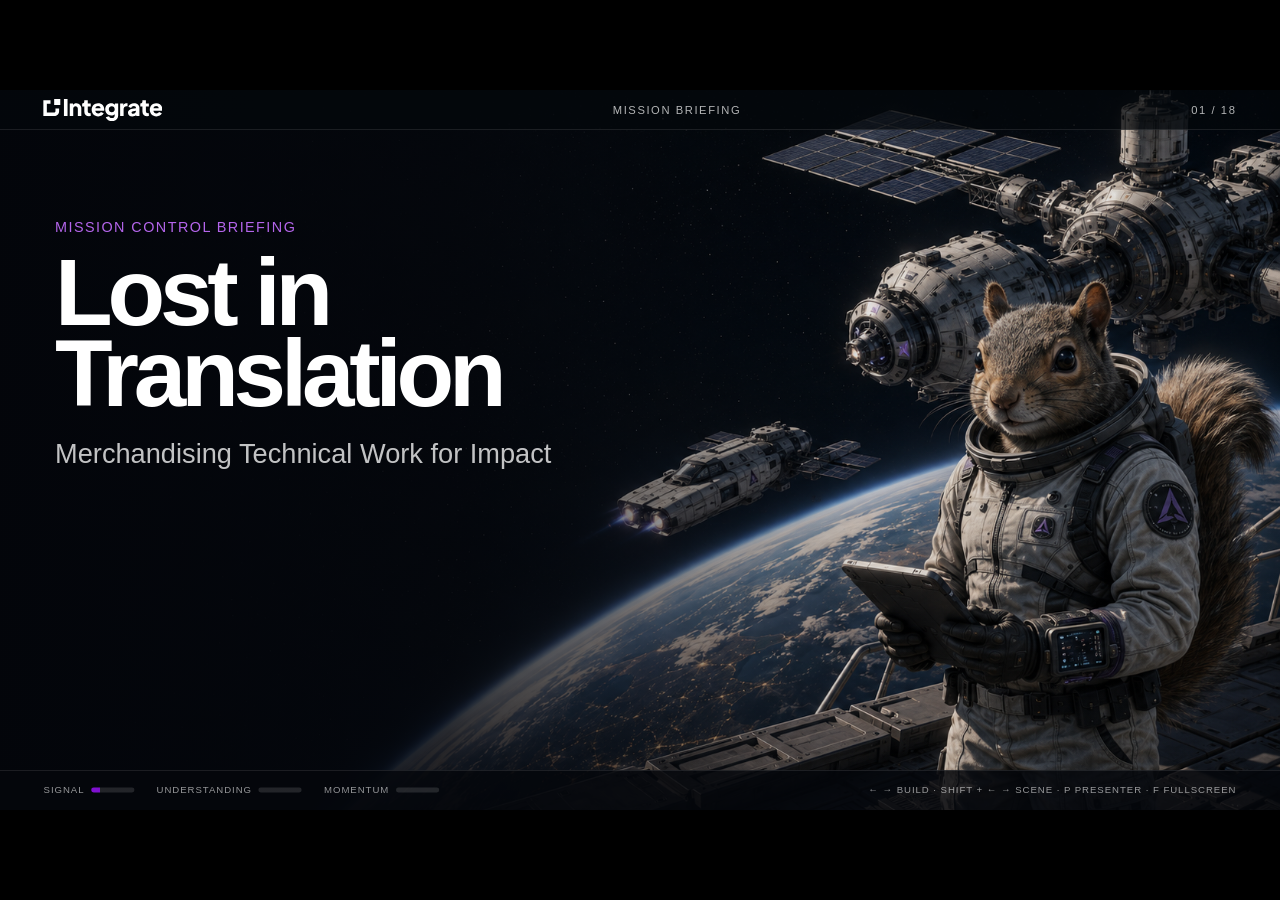
==== commit 39780304: "making adjustments to scene 12 and 13" ====
--- a/index.html
+++ b/index.html
@@ -1,4 +1,4 @@
-<!doctype html><html lang="en"><head><meta charset="utf-8"><meta name="viewport" content="width=device-width,initial-scale=1"><title>Lost in Translation</title><link rel="stylesheet" href="styles.css?v=light-scene-grid-v1"></head><body>
+<!doctype html><html lang="en"><head><meta charset="utf-8"><meta name="viewport" content="width=device-width,initial-scale=1"><title>Lost in Translation</title><link rel="stylesheet" href="styles.css?v=problem-example-v1"></head><body>
 <div class="stage" id="stage">
 <header class="topbar"><img src="assets/integrate-wordmark.svg" class="wordmark" alt="Integrate"><div class="phase" id="phase">MISSION BRIEFING</div><div class="count" id="count">01 / 18</div></header>
 <main>
@@ -24,9 +24,9 @@
 
 <section class="scene scene-dark" data-phase="PAYLOAD SELECTION"><div class="scene-title">Promotion: momentum is intentional</div><div class="channels"><div class="fragment">Engineering review</div><i class="fragment"></i><div class="fragment">Mission brief</div><i class="fragment"></i><div class="fragment">Planning</div><i class="fragment"></i><div class="fragment">Demo</div><i class="fragment"></i><div class="fragment">Status update</div></div><div class="momentum-seq fragment"><span>Repetition</span><b>→</b><span>Recognition</span><b>→</b><span>Understanding</span><b>→</b><span>Alignment</span><b>→</b><span>Momentum</span></div><blockquote class="bigquote fragment">Momentum is earned through clarity and repetition, not volume.</blockquote></section>
 
-<section class="scene scene-light" data-phase="LAUNCH AUTHORIZATION"><div class="scene-title dark">A practical translation toolkit</div><div class="toolkit-wrap"><div class="toolkit"><div class="fragment"><span>SIGNAL</span><b>What have we noticed?</b></div><div class="fragment"><span>IMPACT</span><b>Who or what is affected?</b></div><div class="fragment"><span>OUTCOME</span><b>What becomes different?</b></div><div class="fragment"><span>INVESTMENT</span><b>What are we asking for?</b></div><div class="fragment"><span>EVIDENCE</span><b>What supports the signal?</b></div><div class="fragment"><span>NEXT STEP</span><b>What should happen now?</b></div></div><aside class="acorn-side fragment"><img src="assets/acorn-cockpit.png" alt="Commander Acorn at mission controls"><b>Translation checkpoint</b><span>Can someone outside your discipline explain why this matters?</span></aside></div><h2 class="bottom-line dark fragment">This is not paperwork. It is thinking made visible.</h2></section>
+<section class="scene scene-light" data-phase="LAUNCH AUTHORIZATION"><div class="scene-title dark">A practical translation toolkit</div><div class="toolkit-wrap"><div class="toolkit"><div class="fragment"><span>SIGNAL</span><b>What have we noticed?</b></div><div class="fragment"><span>IMPACT</span><b>Who or what is affected?</b></div><div class="fragment"><span>OUTCOME</span><b>What becomes different?</b></div><div class="fragment"><span>INVESTMENT</span><b>What are we asking for?</b></div><div class="fragment"><span>EVIDENCE</span><b>What supports the signal?</b></div><div class="fragment"><span>NEXT STEP</span><b>What should happen now?</b></div></div><aside class="acorn-side acorn-problem-example fragment"><img src="assets/acorn-cockpit.png" alt="Commander Acorn at mission controls"><div class="acorn-problem-copy"><b>Commander Acorn’s problem worksheet</b><div><span>PROBLEM · OBSERVED SIGNAL</span><p>Docking alignment requires twelve manual corrections before every cargo transfer.</p></div><div><span>WHY IT MATTERS</span><p>Cargo transfers are becoming harder to predict.</p></div></div></aside></div><h2 class="bottom-line dark fragment">This is not paperwork. It is thinking made visible.</h2></section>
 
-<section class="scene scene-light" data-phase="LAUNCH AUTHORIZATION"><div class="scene-title dark">From request to useful discussion</div><div class="before-after"><article class="panel-light fragment"><span>BEFORE</span><p>We should redesign the docking sequence because it is difficult to maintain.</p><b class="bad">CONTEXT INCOMPLETE</b></article><article class="panel-dark fragment"><span>AFTER · FOR MISSION PLANNING</span><p>Every cargo transfer now requires twelve manual corrections, creating schedule risk. We propose one focused EVA before the next mission to make future docking predictable.</p><b class="good">READY FOR DISCUSSION</b></article></div><p class="note dark fragment">Clear translation does not guarantee agreement. It makes useful discussion possible.</p></section>
+<section class="scene scene-light" data-phase="LAUNCH AUTHORIZATION"><div class="scene-title dark">From request to useful discussion</div><div class="before-after"><article class="panel-light fragment"><span>BEFORE</span><p>We should redesign the docking sequence because it is difficult to maintain.</p><b class="bad">CONTEXT INCOMPLETE</b></article><article class="panel-dark translated-request fragment"><span>AFTER · FOR MISSION PLANNING</span><p class="request-build"><span class="fragment"><small>SIGNAL + IMPACT</small>Every cargo transfer now requires twelve manual corrections, creating schedule risk.</span><span class="fragment"><small>INVESTMENT + TIMING</small>We propose one focused EVA before the next mission</span><span class="fragment"><small>OUTCOME</small>to make future docking predictable.</span></p><b class="good fragment">READY FOR DISCUSSION</b></article></div><p class="note dark fragment">Clear translation does not guarantee agreement. It makes useful discussion possible.</p></section>
 
 <section class="scene scene-workshop" data-phase="MISSION SIMULATION"><div class="scene-title">Mission simulation</div><div class="workshop-copy"><h1>Bring your own signal.</h1><p>Choose real work that deserves greater awareness, support, or momentum.</p><div class="chips fragment"><span>Technical constraint</span><span>Customer opportunity</span><span>Quality concern</span><span>Design improvement</span><span>Operational risk</span><span>Process change</span></div><div class="callout fragment"><b>Choose one signal.</b><span>Merchandise it for one audience.</span></div></div></section>
 
--- a/styles.css
+++ b/styles.css
@@ -1,5 +1,5 @@
 :root{--purple:#7F10D0;--ink:#0D1815;--white:#fff;--space:#070A10;--panel:#101722;--muted:rgba(255,255,255,.66);--line:rgba(255,255,255,.13);--green:#4ED8A1;--amber:#F2AE44;--blue:#61A9FF}
-*{box-sizing:border-box}html,body{margin:0;width:100%;height:100%;overflow:hidden;background:#000;font-family:"PPMonument","PP Monument",Inter,Arial,sans-serif;color:#fff}body{display:grid;place-items:center}.stage{width:min(100vw,177.777vh);height:min(56.25vw,100vh);position:relative;overflow:hidden;background:var(--space);box-shadow:0 0 80px #000}.scene{position:absolute;inset:0;display:none;padding:8.5% 4.2% 7.2%;overflow:hidden}.scene.active{display:block}.topbar{position:absolute;z-index:20;left:0;right:0;top:0;height:5.6%;padding:0 3.4%;display:flex;align-items:center;justify-content:space-between;border-bottom:1px solid var(--line);background:rgba(4,7,12,.74)}.wordmark{height:28px;filter:brightness(0) invert(1)}.phase,.count{font-size:14px;letter-spacing:.14em;text-transform:uppercase;color:rgba(255,255,255,.7)}footer{position:absolute;z-index:20;left:0;right:0;bottom:0;height:5.6%;padding:0 3.4%;display:flex;align-items:center;justify-content:space-between;border-top:1px solid var(--line);background:rgba(4,7,12,.82);font-size:12px;letter-spacing:.1em;text-transform:uppercase;color:rgba(255,255,255,.58)}.meters{display:flex;gap:28px}.meters span{display:flex;align-items:center;gap:8px}.meters i{display:block;width:54px;height:6px;border-radius:4px;background:linear-gradient(90deg,var(--purple) var(--v,0%),rgba(255,255,255,.12) var(--v,0%))}.scene-title{position:absolute;left:4.2%;top:7%;font-size:17px;letter-spacing:.1em;text-transform:uppercase;color:#b465eb;font-weight:700}.scene-title.dark{color:#6b2a9b}.scene-light{background:#f7f5f0;color:var(--ink)}.scene-dark,.scene-console{background:radial-gradient(circle at 75% 30%,rgba(127,16,208,.12),transparent 35%),#070a10}.panel,.panel-dark{background:linear-gradient(180deg,#111925,#0a0f17);border:1px solid var(--line);border-radius:16px}.panel-light{background:#fff;border:1px solid rgba(13,24,21,.12);border-radius:16px;box-shadow:0 18px 50px rgba(13,24,21,.08)}h1,h2,h3,p{margin-top:0}.fragment{opacity:0;transform:translateY(16px);transition:.45s ease}.fragment.visible{opacity:1;transform:none}.hero-bg,.final-bg{position:absolute;inset:0;background:linear-gradient(90deg,rgba(3,5,10,.98),rgba(3,5,10,.8) 35%,rgba(3,5,10,.1) 68%),url('assets/opening-clean.png') center/cover no-repeat}.hero-copy{position:absolute;left:4.3%;top:18%;width:46%;z-index:2}.eyebrow{font-size:18px;letter-spacing:.1em;color:#b465eb}.hero-copy h1{font-size:118px;line-height:.86;letter-spacing:-.055em;margin:20px 0 28px}.hero-copy p{font-size:34px;line-height:1.2;color:rgba(255,255,255,.76);max-width:600px}.transmission-grid{display:grid;grid-template-columns:1.4fr .8fr;gap:24px;height:74%}.transmission,.understanding{padding:34px}.label{font-size:14px;letter-spacing:.12em;color:#b465eb}.huge{font-size:39px;line-height:1.22;margin-top:28px}.status{padding:18px 20px;border:1px solid rgba(78,216,161,.45);margin-top:22px;font-size:21px}.status.dim{border-color:rgba(255,255,255,.16);color:rgba(255,255,255,.5)}.clarify{font-size:43px;margin-top:55px}.compare{display:grid;grid-template-columns:1fr 1fr;gap:22px}.compare article{padding:32px;min-height:330px}.compare p{font-size:29px;line-height:1.32}.translated{border-color:rgba(127,16,208,.8)}.pillrow{display:flex;gap:10px;flex-wrap:wrap}.pillrow span{padding:8px 12px;border-radius:999px;background:rgba(127,16,208,.15);color:#d49cff}.question{text-align:center;font-size:54px;margin:46px 0 8px}.answer{text-align:center;font-size:27px;color:rgba(255,255,255,.7)}.radar-layout{display:grid;grid-template-columns:36% 64%;gap:24px;height:68%}.roles{padding:20px 28px}.role{padding:15px 0;border-bottom:1px solid rgba(13,24,21,.1)}.role b{font-size:23px}.role span{display:block;font-size:17px;color:#5c6663;margin-top:4px}.radar{position:relative;display:grid;place-items:center;overflow:hidden}.rings{width:520px;aspect-ratio:1;border-radius:50%;background:repeating-radial-gradient(circle,transparent 0 14%,rgba(97,169,255,.22) 14.3% 14.8%),linear-gradient(90deg,transparent 49.8%,rgba(97,169,255,.3) 50%,transparent 50.2%),linear-gradient(transparent 49.8%,rgba(97,169,255,.3) 50%,transparent 50.2%);border:1px solid rgba(97,169,255,.42)}.sweep{position:absolute;width:520px;aspect-ratio:1;border-radius:50%;background:conic-gradient(from 25deg,rgba(127,16,208,.48),transparent 14%,transparent);animation:sweep 7s linear infinite}@keyframes sweep{to{transform:rotate(360deg)}}.blip{position:absolute;width:16px;height:16px;border-radius:50%;border:3px solid #c778ff;background:#0a0f17;z-index:4}.b1{left:41%;top:28%}.b2{left:67%;top:31%}.b3{left:72%;top:63%}.b4{left:39%;top:70%}.b5{left:28%;top:50%}.center{position:absolute;width:120px;height:120px;border-radius:50%;display:grid;place-items:center;text-align:center;font-size:16px;background:var(--purple);box-shadow:0 0 0 20px rgba(127,16,208,.13),0 0 55px rgba(127,16,208,.5)}.bottom-line{position:absolute;left:4.2%;right:4.2%;bottom:8.1%;font-size:30px}.manifest-layout{display:grid;grid-template-columns:42% 58%;gap:38px}.manifest{padding:30px}.manifest h3{font-size:28px}.capacity span{font-size:13px}.capacity div{height:12px;background:#e6e0e8;margin:8px 0 26px;border-radius:8px;overflow:hidden}.capacity i{display:block;height:100%;background:var(--purple)}.payload{padding:18px;border-top:1px solid #eee;display:flex;justify-content:space-between;font-size:20px}.payload b{font-size:12px}.payload.candidate{background:#f1e3fb;border:1px solid #c687ed}.payload.off{opacity:.45}.definition p{font-size:25px;color:#5a625f;margin:15px 0}.definition h2{font-size:50px;line-height:1.08}.definition em{color:var(--purple);font-style:normal}.definition blockquote{font-size:25px;line-height:1.42;border-left:5px solid var(--purple);padding-left:22px;margin:34px 0}.ladder{display:grid;grid-template-columns:1fr 60px 1fr 60px 1fr 60px 1fr 60px 1fr;align-items:center;margin-top:90px}.rung{min-height:180px;padding:24px;border:1px solid var(--line);border-radius:14px;background:#101722}.rung span{font-size:14px;color:#b465eb}.rung b{display:block;font-size:24px;line-height:1.25;margin-top:18px}.rung.value{border-color:#4ed8a1}.ladder>i{height:3px;background:linear-gradient(90deg,var(--purple),#4ed8a1)}.prompt{text-align:center;font-size:27px;margin-top:58px;color:rgba(255,255,255,.75)}.fourp{position:relative;height:70%;display:grid;grid-template-columns:repeat(4,1fr);gap:18px;align-items:end}.signal-core{position:absolute;left:50%;top:4%;transform:translateX(-50%);width:220px;height:140px;border-radius:70px;display:grid;place-items:center;text-align:center;background:var(--purple);color:#fff;font-size:28px}.signal-core small{font-size:14px;display:block}.pcard{min-height:250px;background:#fff;border:1px solid rgba(13,24,21,.13);border-top:6px solid var(--purple);border-radius:16px;padding:28px}.pcard b{font-size:34px}.pcard span{display:block;font-size:21px;line-height:1.35;margin-top:16px;color:#59625e}.dock-product{display:grid;grid-template-columns:42% 58%;gap:26px;height:63%}.dock-visual{position:relative;overflow:hidden}.ship{position:absolute;width:170px;height:78px;background:linear-gradient(90deg,#8f98a3,#e5e8eb);clip-path:polygon(0 20%,78% 20%,100% 50%,78% 80%,0 80%,14% 50%);left:16%;top:44%}.station-ring{position:absolute;width:210px;height:210px;border:20px solid #89929c;border-radius:50%;right:12%;top:30%;box-shadow:0 0 0 28px rgba(255,255,255,.04)}.corrections{position:absolute;left:10%;bottom:12%;font-size:32px;color:#f2ae44}.outcome-chain{display:grid;grid-template-columns:1fr 40px 1fr 40px 1fr 40px 1fr 40px 1fr;align-items:center}.outcome-chain div{min-height:130px;padding:25px;border-radius:14px;border:1px solid var(--line);display:grid;place-items:center;text-align:center;font-size:22px}.outcome-chain i{height:3px;background:var(--purple)}.outcome-chain .strong{border-color:#4ed8a1;color:#4ed8a1}.audience-translator{display:grid;grid-template-columns:28% 72%;gap:24px}.fixed{background:var(--ink);color:#fff;border-radius:16px;padding:30px}.fixed span{font-size:14px;color:#b465eb}.fixed b{display:block;font-size:29px;line-height:1.3;margin-top:20px}.audience-cards{display:grid;grid-template-columns:repeat(5,1fr);gap:12px}.audience-cards article{background:#fff;border:1px solid rgba(13,24,21,.12);border-radius:14px;padding:20px}.audience-cards b{font-size:21px}.audience-cards span{display:block;font-size:17px;line-height:1.35;margin-top:14px;color:#5a625f}.note{font-size:25px;text-align:center;margin-top:42px}.price-layout{display:grid;grid-template-columns:45% 55%;gap:34px}.request-card{padding:22px 32px}.resource{display:flex;justify-content:space-between;padding:22px 0;border-bottom:1px solid #eee}.resource span{font-size:14px;color:#7a827f}.resource b{font-size:22px}.price-layout blockquote{font-size:35px;line-height:1.3;margin:0;padding:30px;border-left:6px solid var(--purple)}.channels{display:flex;align-items:center;justify-content:center;gap:12px;margin-top:100px}.channels div{padding:22px 25px;border:1px solid var(--line);border-radius:12px;font-size:20px}.channels i{width:42px;height:3px;background:var(--purple)}.momentum-seq{display:flex;justify-content:center;gap:16px;margin-top:55px;font-size:24px}.bigquote{text-align:center;font-size:40px;margin:70px auto 0;max-width:1200px;color:#d9bcf0}.toolkit{display:grid;grid-template-columns:repeat(3,1fr);gap:18px}.toolkit div{background:#fff;border:1px solid rgba(13,24,21,.12);border-radius:16px;padding:30px;min-height:165px}.toolkit span{font-size:14px;color:var(--purple)}.toolkit b{display:block;font-size:24px;margin-top:15px}.before-after{display:grid;grid-template-columns:1fr 1fr;gap:24px}.before-after article{padding:34px;min-height:320px}.before-after span{font-size:14px;color:var(--purple)}.before-after p{font-size:31px;line-height:1.35;margin:26px 0}.bad,.good{font-size:14px;padding:10px 12px;border-radius:6px}.bad{background:#fee5e0;color:#a32918}.good{background:#dff7ed;color:#176746}.scene-workshop{background:linear-gradient(130deg,#060910,#171024)}.workshop-copy h1{font-size:94px;letter-spacing:-.04em;margin:45px 0 20px}.workshop-copy>p{font-size:30px;color:rgba(255,255,255,.72)}.chips{display:flex;flex-wrap:wrap;gap:13px;margin-top:42px}.chips span{padding:14px 18px;border-radius:999px;border:1px solid rgba(255,255,255,.22);font-size:18px}.callout{margin-top:55px;padding:24px 28px;border:1px solid rgba(127,16,208,.8);border-radius:14px;display:flex;justify-content:space-between;font-size:25px}.canvas{display:grid;grid-template-columns:repeat(3,1fr);gap:15px}.canvas div{background:#fff;border:1px solid rgba(13,24,21,.12);border-radius:14px;padding:24px;min-height:130px}.canvas .wide{grid-column:span 3}.canvas span{font-size:13px;color:var(--purple)}.canvas b{display:block;font-size:21px;margin-top:12px}.timer{position:absolute;right:4.2%;bottom:10%;display:flex;align-items:center;gap:14px}.timer span{font-size:48px}.timer button{border:0;background:var(--purple);color:#fff;border-radius:9px;padding:14px 18px;font-size:16px}.promptbar{position:absolute;left:4.2%;bottom:10.4%;font-size:21px}.debrief-title{font-size:64px;max-width:1100px;margin:40px 0}.debrief{display:grid;grid-template-columns:repeat(5,1fr);gap:14px}.debrief div{background:#fff;border:1px solid rgba(13,24,21,.12);border-radius:14px;padding:24px;font-size:20px}.path{display:flex;align-items:center;justify-content:center;gap:20px;margin-top:160px}.path div{padding:24px 28px;border:1px solid var(--line);border-radius:14px;font-size:23px}.path i{width:80px;height:3px;background:var(--purple)}.closing-question{text-align:center;font-size:58px;margin-top:80px}.scene-final{padding:0}.final-bg{background:linear-gradient(90deg,rgba(3,5,10,.92),rgba(3,5,10,.3)),url('assets/opening-clean.png') center/cover no-repeat;filter:saturate(.8) brightness(.75)}.final-copy{position:absolute;left:7%;top:32%;width:50%}.final-copy h2{font-size:58px;line-height:1.08}.final-copy p{font-size:31px;color:rgba(255,255,255,.75);margin-top:26px}.notes{position:absolute;display:none;z-index:100;inset:8% 5%;background:#fff;color:#111;padding:30px;border-radius:14px;overflow:auto;font:18px/1.5 Arial}.notes.show{display:block}
+*{box-sizing:border-box}html,body{margin:0;width:100%;height:100%;overflow:hidden;background:#000;font-family:"PPMonument","PP Monument",Inter,Arial,sans-serif;color:#fff}body{display:grid;place-items:center}.stage{width:1600px;height:900px;position:relative;overflow:hidden;flex:none;background:var(--space);box-shadow:0 0 80px #000;transform:scale(var(--stage-scale,1));transform-origin:center center}.scene{position:absolute;inset:0;display:none;padding:8.5% 4.2% 7.2%;overflow:hidden}.scene.active{display:block}.topbar{position:absolute;z-index:20;left:0;right:0;top:0;height:5.6%;padding:0 3.4%;display:flex;align-items:center;justify-content:space-between;border-bottom:1px solid var(--line);background:rgba(4,7,12,.74)}.wordmark{height:28px;filter:brightness(0) invert(1)}.phase,.count{font-size:14px;letter-spacing:.14em;text-transform:uppercase;color:rgba(255,255,255,.7)}footer{position:absolute;z-index:20;left:0;right:0;bottom:0;height:5.6%;padding:0 3.4%;display:flex;align-items:center;justify-content:space-between;border-top:1px solid var(--line);background:rgba(4,7,12,.82);font-size:12px;letter-spacing:.1em;text-transform:uppercase;color:rgba(255,255,255,.58)}.meters{display:flex;gap:28px}.meters span{display:flex;align-items:center;gap:8px}.meters i{display:block;width:54px;height:6px;border-radius:4px;background:linear-gradient(90deg,var(--purple) var(--v,0%),rgba(255,255,255,.12) var(--v,0%))}.scene-title{position:absolute;left:4.2%;top:7%;font-size:17px;letter-spacing:.1em;text-transform:uppercase;color:#b465eb;font-weight:700}.scene-title.dark{color:#6b2a9b}.scene-light{background:#f7f5f0;color:var(--ink)}.scene-dark,.scene-console{background:radial-gradient(circle at 75% 30%,rgba(127,16,208,.12),transparent 35%),#070a10}.panel,.panel-dark{background:linear-gradient(180deg,#111925,#0a0f17);border:1px solid var(--line);border-radius:16px}.panel-light{background:#fff;border:1px solid rgba(13,24,21,.12);border-radius:16px;box-shadow:0 18px 50px rgba(13,24,21,.08)}h1,h2,h3,p{margin-top:0}.fragment{opacity:0;transform:translateY(16px);transition:.45s ease}.fragment.visible{opacity:1;transform:none}.hero-bg,.final-bg{position:absolute;inset:0;background:linear-gradient(90deg,rgba(3,5,10,.98),rgba(3,5,10,.8) 35%,rgba(3,5,10,.1) 68%),url('assets/opening-clean.png') center/cover no-repeat}.hero-copy{position:absolute;left:4.3%;top:18%;width:46%;z-index:2}.eyebrow{font-size:18px;letter-spacing:.1em;color:#b465eb}.hero-copy h1{font-size:118px;line-height:.86;letter-spacing:-.055em;margin:20px 0 28px}.hero-copy p{font-size:34px;line-height:1.2;color:rgba(255,255,255,.76);max-width:600px}.transmission-grid{display:grid;grid-template-columns:1.4fr .8fr;gap:24px;height:74%}.transmission,.understanding{padding:34px}.label{font-size:14px;letter-spacing:.12em;color:#b465eb}.huge{font-size:39px;line-height:1.22;margin-top:28px}.status{padding:18px 20px;border:1px solid rgba(78,216,161,.45);margin-top:22px;font-size:21px}.status.dim{border-color:rgba(255,255,255,.16);color:rgba(255,255,255,.5)}.clarify{font-size:43px;margin-top:55px}.compare{display:grid;grid-template-columns:1fr 1fr;gap:22px}.compare article{padding:32px;min-height:330px}.compare p{font-size:29px;line-height:1.32}.translated{border-color:rgba(127,16,208,.8)}.pillrow{display:flex;gap:10px;flex-wrap:wrap}.pillrow span{padding:8px 12px;border-radius:999px;background:rgba(127,16,208,.15);color:#d49cff}.question{text-align:center;font-size:54px;margin:46px 0 8px}.answer{text-align:center;font-size:27px;color:rgba(255,255,255,.7)}.radar-layout{display:grid;grid-template-columns:36% 64%;gap:24px;height:68%}.roles{padding:20px 28px}.role{padding:15px 0;border-bottom:1px solid rgba(13,24,21,.1)}.role b{font-size:23px}.role span{display:block;font-size:17px;color:#5c6663;margin-top:4px}.radar{position:relative;display:grid;place-items:center;overflow:hidden}.rings{width:520px;aspect-ratio:1;border-radius:50%;background:repeating-radial-gradient(circle,transparent 0 14%,rgba(97,169,255,.22) 14.3% 14.8%),linear-gradient(90deg,transparent 49.8%,rgba(97,169,255,.3) 50%,transparent 50.2%),linear-gradient(transparent 49.8%,rgba(97,169,255,.3) 50%,transparent 50.2%);border:1px solid rgba(97,169,255,.42)}.sweep{position:absolute;width:520px;aspect-ratio:1;border-radius:50%;background:conic-gradient(from 25deg,rgba(127,16,208,.48),transparent 14%,transparent);animation:sweep 7s linear infinite}@keyframes sweep{to{transform:rotate(360deg)}}.blip{position:absolute;width:16px;height:16px;border-radius:50%;border:3px solid #c778ff;background:#0a0f17;z-index:4}.b1{left:41%;top:28%}.b2{left:67%;top:31%}.b3{left:72%;top:63%}.b4{left:39%;top:70%}.b5{left:28%;top:50%}.center{position:absolute;width:120px;height:120px;border-radius:50%;display:grid;place-items:center;text-align:center;font-size:16px;background:var(--purple);box-shadow:0 0 0 20px rgba(127,16,208,.13),0 0 55px rgba(127,16,208,.5)}.bottom-line{position:absolute;left:4.2%;right:4.2%;bottom:8.1%;font-size:30px}.manifest-layout{display:grid;grid-template-columns:42% 58%;gap:38px}.manifest{padding:30px}.manifest h3{font-size:28px}.capacity span{font-size:13px}.capacity div{height:12px;background:#e6e0e8;margin:8px 0 26px;border-radius:8px;overflow:hidden}.capacity i{display:block;height:100%;background:var(--purple)}.payload{padding:18px;border-top:1px solid #eee;display:flex;justify-content:space-between;font-size:20px}.payload b{font-size:12px}.payload.candidate{background:#f1e3fb;border:1px solid #c687ed}.payload.off{opacity:.45}.definition p{font-size:25px;color:#5a625f;margin:15px 0}.definition h2{font-size:50px;line-height:1.08}.definition em{color:var(--purple);font-style:normal}.definition blockquote{font-size:25px;line-height:1.42;border-left:5px solid var(--purple);padding-left:22px;margin:34px 0}.ladder{display:grid;grid-template-columns:1fr 60px 1fr 60px 1fr 60px 1fr 60px 1fr;align-items:center;margin-top:90px}.rung{min-height:180px;padding:24px;border:1px solid var(--line);border-radius:14px;background:#101722}.rung span{font-size:14px;color:#b465eb}.rung b{display:block;font-size:24px;line-height:1.25;margin-top:18px}.rung.value{border-color:#4ed8a1}.ladder>i{height:3px;background:linear-gradient(90deg,var(--purple),#4ed8a1)}.prompt{text-align:center;font-size:27px;margin-top:58px;color:rgba(255,255,255,.75)}.fourp{position:relative;height:70%;display:grid;grid-template-columns:repeat(4,1fr);gap:18px;align-items:end}.signal-core{position:absolute;left:50%;top:4%;transform:translateX(-50%);width:220px;height:140px;border-radius:70px;display:grid;place-items:center;text-align:center;background:var(--purple);color:#fff;font-size:28px}.signal-core small{font-size:14px;display:block}.pcard{min-height:250px;background:#fff;border:1px solid rgba(13,24,21,.13);border-top:6px solid var(--purple);border-radius:16px;padding:28px}.pcard b{font-size:34px}.pcard span{display:block;font-size:21px;line-height:1.35;margin-top:16px;color:#59625e}.dock-product{display:grid;grid-template-columns:42% 58%;gap:26px;height:63%}.dock-visual{position:relative;overflow:hidden}.ship{position:absolute;width:170px;height:78px;background:linear-gradient(90deg,#8f98a3,#e5e8eb);clip-path:polygon(0 20%,78% 20%,100% 50%,78% 80%,0 80%,14% 50%);left:16%;top:44%}.station-ring{position:absolute;width:210px;height:210px;border:20px solid #89929c;border-radius:50%;right:12%;top:30%;box-shadow:0 0 0 28px rgba(255,255,255,.04)}.corrections{position:absolute;left:10%;bottom:12%;font-size:32px;color:#f2ae44}.outcome-chain{display:grid;grid-template-columns:1fr 40px 1fr 40px 1fr 40px 1fr 40px 1fr;align-items:center}.outcome-chain div{min-height:130px;padding:25px;border-radius:14px;border:1px solid var(--line);display:grid;place-items:center;text-align:center;font-size:22px}.outcome-chain i{height:3px;background:var(--purple)}.outcome-chain .strong{border-color:#4ed8a1;color:#4ed8a1}.audience-translator{display:grid;grid-template-columns:28% 72%;gap:24px}.fixed{background:var(--ink);color:#fff;border-radius:16px;padding:30px}.fixed span{font-size:14px;color:#b465eb}.fixed b{display:block;font-size:29px;line-height:1.3;margin-top:20px}.audience-cards{display:grid;grid-template-columns:repeat(5,1fr);gap:12px}.audience-cards article{background:#fff;border:1px solid rgba(13,24,21,.12);border-radius:14px;padding:20px}.audience-cards b{font-size:21px}.audience-cards span{display:block;font-size:17px;line-height:1.35;margin-top:14px;color:#5a625f}.note{font-size:25px;text-align:center;margin-top:42px}.price-layout{display:grid;grid-template-columns:45% 55%;gap:34px}.request-card{padding:22px 32px}.resource{display:flex;justify-content:space-between;padding:22px 0;border-bottom:1px solid #eee}.resource span{font-size:14px;color:#7a827f}.resource b{font-size:22px}.price-layout blockquote{font-size:35px;line-height:1.3;margin:0;padding:30px;border-left:6px solid var(--purple)}.channels{display:flex;align-items:center;justify-content:center;gap:12px;margin-top:100px}.channels div{padding:22px 25px;border:1px solid var(--line);border-radius:12px;font-size:20px}.channels i{width:42px;height:3px;background:var(--purple)}.momentum-seq{display:flex;justify-content:center;gap:16px;margin-top:55px;font-size:24px}.bigquote{text-align:center;font-size:40px;margin:70px auto 0;max-width:1200px;color:#d9bcf0}.toolkit{display:grid;grid-template-columns:repeat(3,1fr);gap:18px}.toolkit div{background:#fff;border:1px solid rgba(13,24,21,.12);border-radius:16px;padding:30px;min-height:165px}.toolkit span{font-size:14px;color:var(--purple)}.toolkit b{display:block;font-size:24px;margin-top:15px}.before-after{display:grid;grid-template-columns:1fr 1fr;gap:24px}.before-after article{padding:34px;min-height:320px}.before-after span{font-size:14px;color:var(--purple)}.before-after p{font-size:31px;line-height:1.35;margin:26px 0}.bad,.good{font-size:14px;padding:10px 12px;border-radius:6px}.bad{background:#fee5e0;color:#a32918}.good{background:#dff7ed;color:#176746}.scene-workshop{background:linear-gradient(130deg,#060910,#171024)}.workshop-copy h1{font-size:94px;letter-spacing:-.04em;margin:45px 0 20px}.workshop-copy>p{font-size:30px;color:rgba(255,255,255,.72)}.chips{display:flex;flex-wrap:wrap;gap:13px;margin-top:42px}.chips span{padding:14px 18px;border-radius:999px;border:1px solid rgba(255,255,255,.22);font-size:18px}.callout{margin-top:55px;padding:24px 28px;border:1px solid rgba(127,16,208,.8);border-radius:14px;display:flex;justify-content:space-between;font-size:25px}.canvas{display:grid;grid-template-columns:repeat(3,1fr);gap:15px}.canvas div{background:#fff;border:1px solid rgba(13,24,21,.12);border-radius:14px;padding:24px;min-height:130px}.canvas .wide{grid-column:span 3}.canvas span{font-size:13px;color:var(--purple)}.canvas b{display:block;font-size:21px;margin-top:12px}.timer{position:absolute;right:4.2%;bottom:10%;display:flex;align-items:center;gap:14px}.timer span{font-size:48px}.timer button{border:0;background:var(--purple);color:#fff;border-radius:9px;padding:14px 18px;font-size:16px}.promptbar{position:absolute;left:4.2%;bottom:10.4%;font-size:21px}.debrief-title{font-size:64px;max-width:1100px;margin:40px 0}.debrief{display:grid;grid-template-columns:repeat(5,1fr);gap:14px}.debrief div{background:#fff;border:1px solid rgba(13,24,21,.12);border-radius:14px;padding:24px;font-size:20px}.path{display:flex;align-items:center;justify-content:center;gap:20px;margin-top:160px}.path div{padding:24px 28px;border:1px solid var(--line);border-radius:14px;font-size:23px}.path i{width:80px;height:3px;background:var(--purple)}.closing-question{text-align:center;font-size:58px;margin-top:80px}.scene-final{padding:0}.final-bg{background:linear-gradient(90deg,rgba(3,5,10,.92),rgba(3,5,10,.3)),url('assets/opening-clean.png') center/cover no-repeat;filter:saturate(.8) brightness(.75)}.final-copy{position:absolute;left:7%;top:32%;width:50%}.final-copy h2{font-size:58px;line-height:1.08}.final-copy p{font-size:31px;color:rgba(255,255,255,.75);margin-top:26px}.notes{position:absolute;display:none;z-index:100;inset:8% 5%;background:#fff;color:#111;padding:30px;border-radius:14px;overflow:auto;font:18px/1.5 Arial}.notes.show{display:block}
 
 /* r2 visual polish: more Commander Acorn, stronger spaceship visual */
 .acorn-panel { position: relative; overflow: hidden; }
@@ -21,8 +21,14 @@
 .acorn-side img { width: 100%; height: 210px; object-fit: cover; display: block; filter: saturate(.9) brightness(.86); }
 .acorn-side b { display: block; color: #d49cff; font-size: 16px; letter-spacing: .08em; text-transform: uppercase; padding: 22px 22px 8px; }
 .acorn-side span { display: block; font-size: 22px; line-height: 1.28; color: rgba(255,255,255,.78); padding: 0 22px 22px; }
+.acorn-problem-example img { height: 142px; object-position: center 38%; }
+.acorn-problem-copy { padding: 18px 20px 20px; }
+.acorn-problem-copy > b { padding: 0 0 14px; font-size: 13px; line-height: 1.2; }
+.acorn-problem-copy > div { padding: 12px 0 0; border-top: 1px solid rgba(255,255,255,.13); }
+.acorn-problem-copy > div + div { margin-top: 12px; }
+.acorn-problem-copy span { padding: 0; color: #d49cff; font-size: 10px; font-weight: 700; line-height: 1.2; letter-spacing: .1em; }
+.acorn-problem-copy p { margin: 6px 0 0; color: rgba(255,255,255,.88); font-size: 15px; line-height: 1.28; }
 .final-acorn { position: absolute; right: 6%; bottom: 7%; width: 330px; height: 330px; object-fit: cover; border-radius: 24px; border: 1px solid rgba(255,255,255,.18); box-shadow: 0 20px 80px rgba(0,0,0,.35); opacity: .86; }
-@media (max-width: 1200px) { .toolkit-wrap { grid-template-columns: 1fr; } .acorn-side { display: none; } }
 
 /* r3 targeted polish */
 /* Scene 2: full-container Commander Acorn background */
@@ -276,6 +282,9 @@
 .before-after .panel-dark .label,
 .before-after .panel-dark span { color: #d7a1ff; }
 .before-after .panel-dark .good { color: #176746; background: #dff7ed; }
+.translated-request .request-build { display: grid; gap: 10px; margin: 18px 0 20px; }
+.translated-request .request-build > span { display: block; padding: 9px 0 9px 16px; border-left: 2px solid rgba(78,216,161,.55); color: rgba(255,255,255,.94) !important; font-size: 20px; line-height: 1.25; }
+.translated-request .request-build small { display: block; margin-bottom: 4px; color: #78f2bf; font-size: 9px; font-weight: 700; letter-spacing: .12em; }
 
 .scene-fourp .scene-title { z-index: 3; }
 .scene-fourp .fourp { padding-top: 115px; }
@@ -1159,3 +1168,38 @@
 /* Presenter previews inherit the exact audience composition without interaction chrome. */
 .preview-mode { pointer-events: none; }
 .preview-mode .stage { box-shadow: none; }
+
+/* Scene 8: keep the complete outcome chain inside the logical canvas. */
+.dock-product {
+  grid-template-columns: minmax(0, 42fr) minmax(0, 58fr);
+}
+.dock-product > * {
+  min-width: 0;
+}
+.outcome-chain {
+  min-width: 0;
+  grid-template-columns:
+    minmax(0, 1fr) 22px
+    minmax(0, 1fr) 22px
+    minmax(0, 1fr) 22px
+    minmax(0, 1fr) 22px
+    minmax(0, 1fr);
+}
+.outcome-chain div {
+  min-width: 0;
+  padding: 18px 12px;
+  font-size: 20px;
+  line-height: 1.2;
+}
+
+/* Center the fixed canvas explicitly, including inside presenter preview iframes. */
+body {
+  display: block;
+  position: relative;
+}
+.stage {
+  position: absolute;
+  left: 50%;
+  top: 50%;
+  transform: translate(-50%, -50%) scale(var(--stage-scale, 1));
+}
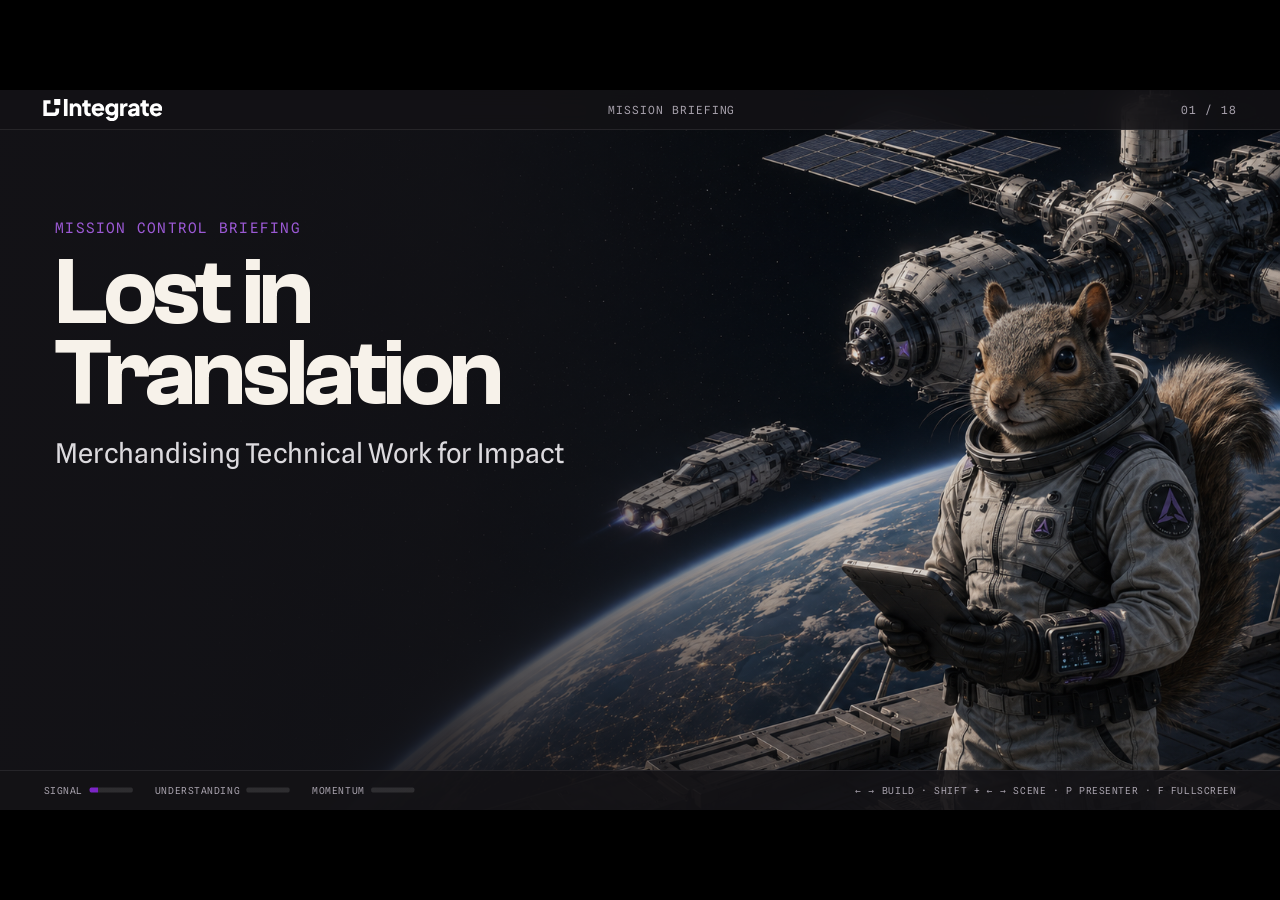
==== commit f91ad42d: "bringing inline with the brand style" ====
--- a/index.html
+++ b/index.html
@@ -1,4 +1,4 @@
-<!doctype html><html lang="en"><head><meta charset="utf-8"><meta name="viewport" content="width=device-width,initial-scale=1"><title>Lost in Translation</title><link rel="stylesheet" href="styles.css?v=problem-example-v1"></head><body>
+<!doctype html><html lang="en"><head><meta charset="utf-8"><meta name="viewport" content="width=device-width,initial-scale=1"><title>Lost in Translation</title><link rel="stylesheet" href="styles.css?v=brand-lab-v1"></head><body>
 <div class="stage" id="stage">
 <header class="topbar"><img src="assets/integrate-wordmark.svg" class="wordmark" alt="Integrate"><div class="phase" id="phase">MISSION BRIEFING</div><div class="count" id="count">01 / 18</div></header>
 <main>
--- a/styles.css
+++ b/styles.css
@@ -1,4 +1,7 @@
-:root{--purple:#7F10D0;--ink:#0D1815;--white:#fff;--space:#070A10;--panel:#101722;--muted:rgba(255,255,255,.66);--line:rgba(255,255,255,.13);--green:#4ED8A1;--amber:#F2AE44;--blue:#61A9FF}
+@font-face{font-family:"Clash Grotesk";src:url("assets/fonts/ClashGrotesk-Variable.woff2") format("woff2");font-weight:200 700;font-style:normal;font-display:swap}
+@font-face{font-family:"Spline Sans";src:url("assets/fonts/SplineSans-Variable.woff2") format("woff2");font-weight:300 700;font-style:normal;font-display:swap}
+@font-face{font-family:"Spline Sans Mono";src:url("assets/fonts/SplineSansMono-Variable.woff2") format("woff2");font-weight:300 700;font-style:normal;font-display:swap}
+:root{--ink-900:#131216;--ink-700:#1D1C22;--ink-500:#2A2830;--ink-300:#5D5C62;--ink-200:#908F93;--ink-100:#BFBEC1;--ink-50:#E1E1E2;--mauve-900:#3E3A41;--mauve-700:#615B65;--mauve-500:#8A8290;--mauve-300:#A6A0AB;--mauve-100:#DCDADE;--cream-50:#F7F2EA;--cream-100:#EFE6D5;--cream-200:#E6D9C1;--cream-500:#C3B190;--purple-700:#561A8B;--purple-500:#7B25C6;--purple-300:#9B59D4;--purple-100:#D7BEEE;--terra-500:#D86D4A;--terra-300:#E19075;--sage:#A9A996;--rust:#692818;--olive:#59564A;--font-display:"Clash Grotesk",-apple-system,BlinkMacSystemFont,"Helvetica Neue",sans-serif;--font-sans:"Spline Sans",-apple-system,BlinkMacSystemFont,"Helvetica Neue",Arial,sans-serif;--font-mono:"Spline Sans Mono",ui-monospace,"SF Mono",Menlo,monospace;--purple:var(--purple-500);--ink:var(--ink-900);--white:var(--cream-50);--space:var(--ink-900);--panel:var(--ink-700);--muted:var(--mauve-300);--line:rgba(225,225,226,.13);--green:var(--sage);--amber:var(--terra-500);--blue:var(--purple-300);--shadow:0 1px 2px rgba(0,0,0,.4),0 8px 24px rgba(0,0,0,.25)}
 *{box-sizing:border-box}html,body{margin:0;width:100%;height:100%;overflow:hidden;background:#000;font-family:"PPMonument","PP Monument",Inter,Arial,sans-serif;color:#fff}body{display:grid;place-items:center}.stage{width:1600px;height:900px;position:relative;overflow:hidden;flex:none;background:var(--space);box-shadow:0 0 80px #000;transform:scale(var(--stage-scale,1));transform-origin:center center}.scene{position:absolute;inset:0;display:none;padding:8.5% 4.2% 7.2%;overflow:hidden}.scene.active{display:block}.topbar{position:absolute;z-index:20;left:0;right:0;top:0;height:5.6%;padding:0 3.4%;display:flex;align-items:center;justify-content:space-between;border-bottom:1px solid var(--line);background:rgba(4,7,12,.74)}.wordmark{height:28px;filter:brightness(0) invert(1)}.phase,.count{font-size:14px;letter-spacing:.14em;text-transform:uppercase;color:rgba(255,255,255,.7)}footer{position:absolute;z-index:20;left:0;right:0;bottom:0;height:5.6%;padding:0 3.4%;display:flex;align-items:center;justify-content:space-between;border-top:1px solid var(--line);background:rgba(4,7,12,.82);font-size:12px;letter-spacing:.1em;text-transform:uppercase;color:rgba(255,255,255,.58)}.meters{display:flex;gap:28px}.meters span{display:flex;align-items:center;gap:8px}.meters i{display:block;width:54px;height:6px;border-radius:4px;background:linear-gradient(90deg,var(--purple) var(--v,0%),rgba(255,255,255,.12) var(--v,0%))}.scene-title{position:absolute;left:4.2%;top:7%;font-size:17px;letter-spacing:.1em;text-transform:uppercase;color:#b465eb;font-weight:700}.scene-title.dark{color:#6b2a9b}.scene-light{background:#f7f5f0;color:var(--ink)}.scene-dark,.scene-console{background:radial-gradient(circle at 75% 30%,rgba(127,16,208,.12),transparent 35%),#070a10}.panel,.panel-dark{background:linear-gradient(180deg,#111925,#0a0f17);border:1px solid var(--line);border-radius:16px}.panel-light{background:#fff;border:1px solid rgba(13,24,21,.12);border-radius:16px;box-shadow:0 18px 50px rgba(13,24,21,.08)}h1,h2,h3,p{margin-top:0}.fragment{opacity:0;transform:translateY(16px);transition:.45s ease}.fragment.visible{opacity:1;transform:none}.hero-bg,.final-bg{position:absolute;inset:0;background:linear-gradient(90deg,rgba(3,5,10,.98),rgba(3,5,10,.8) 35%,rgba(3,5,10,.1) 68%),url('assets/opening-clean.png') center/cover no-repeat}.hero-copy{position:absolute;left:4.3%;top:18%;width:46%;z-index:2}.eyebrow{font-size:18px;letter-spacing:.1em;color:#b465eb}.hero-copy h1{font-size:118px;line-height:.86;letter-spacing:-.055em;margin:20px 0 28px}.hero-copy p{font-size:34px;line-height:1.2;color:rgba(255,255,255,.76);max-width:600px}.transmission-grid{display:grid;grid-template-columns:1.4fr .8fr;gap:24px;height:74%}.transmission,.understanding{padding:34px}.label{font-size:14px;letter-spacing:.12em;color:#b465eb}.huge{font-size:39px;line-height:1.22;margin-top:28px}.status{padding:18px 20px;border:1px solid rgba(78,216,161,.45);margin-top:22px;font-size:21px}.status.dim{border-color:rgba(255,255,255,.16);color:rgba(255,255,255,.5)}.clarify{font-size:43px;margin-top:55px}.compare{display:grid;grid-template-columns:1fr 1fr;gap:22px}.compare article{padding:32px;min-height:330px}.compare p{font-size:29px;line-height:1.32}.translated{border-color:rgba(127,16,208,.8)}.pillrow{display:flex;gap:10px;flex-wrap:wrap}.pillrow span{padding:8px 12px;border-radius:999px;background:rgba(127,16,208,.15);color:#d49cff}.question{text-align:center;font-size:54px;margin:46px 0 8px}.answer{text-align:center;font-size:27px;color:rgba(255,255,255,.7)}.radar-layout{display:grid;grid-template-columns:36% 64%;gap:24px;height:68%}.roles{padding:20px 28px}.role{padding:15px 0;border-bottom:1px solid rgba(13,24,21,.1)}.role b{font-size:23px}.role span{display:block;font-size:17px;color:#5c6663;margin-top:4px}.radar{position:relative;display:grid;place-items:center;overflow:hidden}.rings{width:520px;aspect-ratio:1;border-radius:50%;background:repeating-radial-gradient(circle,transparent 0 14%,rgba(97,169,255,.22) 14.3% 14.8%),linear-gradient(90deg,transparent 49.8%,rgba(97,169,255,.3) 50%,transparent 50.2%),linear-gradient(transparent 49.8%,rgba(97,169,255,.3) 50%,transparent 50.2%);border:1px solid rgba(97,169,255,.42)}.sweep{position:absolute;width:520px;aspect-ratio:1;border-radius:50%;background:conic-gradient(from 25deg,rgba(127,16,208,.48),transparent 14%,transparent);animation:sweep 7s linear infinite}@keyframes sweep{to{transform:rotate(360deg)}}.blip{position:absolute;width:16px;height:16px;border-radius:50%;border:3px solid #c778ff;background:#0a0f17;z-index:4}.b1{left:41%;top:28%}.b2{left:67%;top:31%}.b3{left:72%;top:63%}.b4{left:39%;top:70%}.b5{left:28%;top:50%}.center{position:absolute;width:120px;height:120px;border-radius:50%;display:grid;place-items:center;text-align:center;font-size:16px;background:var(--purple);box-shadow:0 0 0 20px rgba(127,16,208,.13),0 0 55px rgba(127,16,208,.5)}.bottom-line{position:absolute;left:4.2%;right:4.2%;bottom:8.1%;font-size:30px}.manifest-layout{display:grid;grid-template-columns:42% 58%;gap:38px}.manifest{padding:30px}.manifest h3{font-size:28px}.capacity span{font-size:13px}.capacity div{height:12px;background:#e6e0e8;margin:8px 0 26px;border-radius:8px;overflow:hidden}.capacity i{display:block;height:100%;background:var(--purple)}.payload{padding:18px;border-top:1px solid #eee;display:flex;justify-content:space-between;font-size:20px}.payload b{font-size:12px}.payload.candidate{background:#f1e3fb;border:1px solid #c687ed}.payload.off{opacity:.45}.definition p{font-size:25px;color:#5a625f;margin:15px 0}.definition h2{font-size:50px;line-height:1.08}.definition em{color:var(--purple);font-style:normal}.definition blockquote{font-size:25px;line-height:1.42;border-left:5px solid var(--purple);padding-left:22px;margin:34px 0}.ladder{display:grid;grid-template-columns:1fr 60px 1fr 60px 1fr 60px 1fr 60px 1fr;align-items:center;margin-top:90px}.rung{min-height:180px;padding:24px;border:1px solid var(--line);border-radius:14px;background:#101722}.rung span{font-size:14px;color:#b465eb}.rung b{display:block;font-size:24px;line-height:1.25;margin-top:18px}.rung.value{border-color:#4ed8a1}.ladder>i{height:3px;background:linear-gradient(90deg,var(--purple),#4ed8a1)}.prompt{text-align:center;font-size:27px;margin-top:58px;color:rgba(255,255,255,.75)}.fourp{position:relative;height:70%;display:grid;grid-template-columns:repeat(4,1fr);gap:18px;align-items:end}.signal-core{position:absolute;left:50%;top:4%;transform:translateX(-50%);width:220px;height:140px;border-radius:70px;display:grid;place-items:center;text-align:center;background:var(--purple);color:#fff;font-size:28px}.signal-core small{font-size:14px;display:block}.pcard{min-height:250px;background:#fff;border:1px solid rgba(13,24,21,.13);border-top:6px solid var(--purple);border-radius:16px;padding:28px}.pcard b{font-size:34px}.pcard span{display:block;font-size:21px;line-height:1.35;margin-top:16px;color:#59625e}.dock-product{display:grid;grid-template-columns:42% 58%;gap:26px;height:63%}.dock-visual{position:relative;overflow:hidden}.ship{position:absolute;width:170px;height:78px;background:linear-gradient(90deg,#8f98a3,#e5e8eb);clip-path:polygon(0 20%,78% 20%,100% 50%,78% 80%,0 80%,14% 50%);left:16%;top:44%}.station-ring{position:absolute;width:210px;height:210px;border:20px solid #89929c;border-radius:50%;right:12%;top:30%;box-shadow:0 0 0 28px rgba(255,255,255,.04)}.corrections{position:absolute;left:10%;bottom:12%;font-size:32px;color:#f2ae44}.outcome-chain{display:grid;grid-template-columns:1fr 40px 1fr 40px 1fr 40px 1fr 40px 1fr;align-items:center}.outcome-chain div{min-height:130px;padding:25px;border-radius:14px;border:1px solid var(--line);display:grid;place-items:center;text-align:center;font-size:22px}.outcome-chain i{height:3px;background:var(--purple)}.outcome-chain .strong{border-color:#4ed8a1;color:#4ed8a1}.audience-translator{display:grid;grid-template-columns:28% 72%;gap:24px}.fixed{background:var(--ink);color:#fff;border-radius:16px;padding:30px}.fixed span{font-size:14px;color:#b465eb}.fixed b{display:block;font-size:29px;line-height:1.3;margin-top:20px}.audience-cards{display:grid;grid-template-columns:repeat(5,1fr);gap:12px}.audience-cards article{background:#fff;border:1px solid rgba(13,24,21,.12);border-radius:14px;padding:20px}.audience-cards b{font-size:21px}.audience-cards span{display:block;font-size:17px;line-height:1.35;margin-top:14px;color:#5a625f}.note{font-size:25px;text-align:center;margin-top:42px}.price-layout{display:grid;grid-template-columns:45% 55%;gap:34px}.request-card{padding:22px 32px}.resource{display:flex;justify-content:space-between;padding:22px 0;border-bottom:1px solid #eee}.resource span{font-size:14px;color:#7a827f}.resource b{font-size:22px}.price-layout blockquote{font-size:35px;line-height:1.3;margin:0;padding:30px;border-left:6px solid var(--purple)}.channels{display:flex;align-items:center;justify-content:center;gap:12px;margin-top:100px}.channels div{padding:22px 25px;border:1px solid var(--line);border-radius:12px;font-size:20px}.channels i{width:42px;height:3px;background:var(--purple)}.momentum-seq{display:flex;justify-content:center;gap:16px;margin-top:55px;font-size:24px}.bigquote{text-align:center;font-size:40px;margin:70px auto 0;max-width:1200px;color:#d9bcf0}.toolkit{display:grid;grid-template-columns:repeat(3,1fr);gap:18px}.toolkit div{background:#fff;border:1px solid rgba(13,24,21,.12);border-radius:16px;padding:30px;min-height:165px}.toolkit span{font-size:14px;color:var(--purple)}.toolkit b{display:block;font-size:24px;margin-top:15px}.before-after{display:grid;grid-template-columns:1fr 1fr;gap:24px}.before-after article{padding:34px;min-height:320px}.before-after span{font-size:14px;color:var(--purple)}.before-after p{font-size:31px;line-height:1.35;margin:26px 0}.bad,.good{font-size:14px;padding:10px 12px;border-radius:6px}.bad{background:#fee5e0;color:#a32918}.good{background:#dff7ed;color:#176746}.scene-workshop{background:linear-gradient(130deg,#060910,#171024)}.workshop-copy h1{font-size:94px;letter-spacing:-.04em;margin:45px 0 20px}.workshop-copy>p{font-size:30px;color:rgba(255,255,255,.72)}.chips{display:flex;flex-wrap:wrap;gap:13px;margin-top:42px}.chips span{padding:14px 18px;border-radius:999px;border:1px solid rgba(255,255,255,.22);font-size:18px}.callout{margin-top:55px;padding:24px 28px;border:1px solid rgba(127,16,208,.8);border-radius:14px;display:flex;justify-content:space-between;font-size:25px}.canvas{display:grid;grid-template-columns:repeat(3,1fr);gap:15px}.canvas div{background:#fff;border:1px solid rgba(13,24,21,.12);border-radius:14px;padding:24px;min-height:130px}.canvas .wide{grid-column:span 3}.canvas span{font-size:13px;color:var(--purple)}.canvas b{display:block;font-size:21px;margin-top:12px}.timer{position:absolute;right:4.2%;bottom:10%;display:flex;align-items:center;gap:14px}.timer span{font-size:48px}.timer button{border:0;background:var(--purple);color:#fff;border-radius:9px;padding:14px 18px;font-size:16px}.promptbar{position:absolute;left:4.2%;bottom:10.4%;font-size:21px}.debrief-title{font-size:64px;max-width:1100px;margin:40px 0}.debrief{display:grid;grid-template-columns:repeat(5,1fr);gap:14px}.debrief div{background:#fff;border:1px solid rgba(13,24,21,.12);border-radius:14px;padding:24px;font-size:20px}.path{display:flex;align-items:center;justify-content:center;gap:20px;margin-top:160px}.path div{padding:24px 28px;border:1px solid var(--line);border-radius:14px;font-size:23px}.path i{width:80px;height:3px;background:var(--purple)}.closing-question{text-align:center;font-size:58px;margin-top:80px}.scene-final{padding:0}.final-bg{background:linear-gradient(90deg,rgba(3,5,10,.92),rgba(3,5,10,.3)),url('assets/opening-clean.png') center/cover no-repeat;filter:saturate(.8) brightness(.75)}.final-copy{position:absolute;left:7%;top:32%;width:50%}.final-copy h2{font-size:58px;line-height:1.08}.final-copy p{font-size:31px;color:rgba(255,255,255,.75);margin-top:26px}.notes{position:absolute;display:none;z-index:100;inset:8% 5%;background:#fff;color:#111;padding:30px;border-radius:14px;overflow:auto;font:18px/1.5 Arial}.notes.show{display:block}
 
 /* r2 visual polish: more Commander Acorn, stronger spaceship visual */
@@ -1203,3 +1206,92 @@
   top: 50%;
   transform: translate(-50%, -50%) scale(var(--stage-scale, 1));
 }
+
+/* Brand Lab v3.4 alignment: Visual Essence palette + type system. */
+html,body{font-family:var(--font-sans);color:var(--cream-50)}
+h1,h2,h3,.clarify,.bigquote,.closing-question{font-family:var(--font-display);font-weight:600}
+.phase,.count,footer,.scene-title,.eyebrow,.label,.translation-label,.translation-status,.translation-signals,.manifest-list-title,.manifest-message>span,.manifest-definition b,.signal-hub span,.framework-card span,.toolkit span,.canvas span{font-family:var(--font-mono)}
+.topbar{background:rgba(19,18,22,.86);backdrop-filter:blur(18px)}
+footer{background:rgba(19,18,22,.9)}
+.phase,.count,footer{color:var(--mauve-300)}
+.meters i{border-radius:2px;background:linear-gradient(90deg,var(--purple-500) var(--v,0%),rgba(225,225,226,.13) var(--v,0%))}
+.scene-title,.eyebrow,.label{color:var(--purple-300)}
+.scene-title.dark{color:var(--purple-700)}
+.scene-light{background:var(--cream-50);color:var(--ink-900)}
+.scene-dark,.scene-console{background:radial-gradient(circle at 75% 30%,rgba(123,37,198,.12),transparent 35%),var(--ink-900)}
+.panel,.panel-dark{background:linear-gradient(180deg,var(--ink-700),var(--ink-900));border-color:var(--line);border-radius:14px;box-shadow:var(--shadow)}
+.panel-light{background:var(--cream-100);border-color:var(--cream-500);border-radius:14px;box-shadow:0 1px 2px rgba(60,40,20,.08),0 8px 24px rgba(60,40,20,.1)}
+.hero-bg,.final-bg{background:linear-gradient(90deg,rgba(19,18,22,.98),rgba(19,18,22,.82) 35%,rgba(19,18,22,.12) 68%),url('assets/opening-clean.png') center/cover no-repeat}
+.hero-copy h1{letter-spacing:-.045em}
+.hero-copy p{color:var(--mauve-100)}
+.status{border-color:rgba(169,169,150,.62)}
+.status.dim{border-color:var(--line);color:var(--mauve-300)}
+.scene-translation{background:radial-gradient(circle at 72% 38%,rgba(169,169,150,.08),transparent 28%),radial-gradient(circle at 24% 32%,rgba(123,37,198,.14),transparent 30%),linear-gradient(rgba(155,89,212,.03) 1px,transparent 1px),linear-gradient(90deg,rgba(155,89,212,.03) 1px,transparent 1px),var(--ink-900)}
+.scene-translation .scene-title,.translation-heading em{color:var(--purple-300)}
+.translation-card{background:linear-gradient(145deg,var(--ink-700),var(--ink-900));border-radius:14px}
+.translation-card.original{border-color:rgba(216,109,74,.78);box-shadow:0 24px 65px rgba(0,0,0,.28),inset 0 0 34px rgba(216,109,74,.04)}
+.translation-card.translated{border-color:rgba(169,169,150,.72);box-shadow:0 24px 65px rgba(0,0,0,.28),inset 0 0 38px rgba(169,169,150,.05)}
+.translation-label,.translation-card blockquote::before,.translation-status{color:var(--terra-300)}
+.translated .translation-label,.translated blockquote::before{color:var(--sage)}
+.translation-status{border-color:rgba(216,109,74,.42);background:rgba(216,109,74,.07)}
+.translation-signals span{border-color:rgba(169,169,150,.4);background:rgba(169,169,150,.09);color:var(--cream-100)}
+.translation-takeaway{border-color:var(--line);border-top-color:var(--purple-300);background:linear-gradient(145deg,var(--ink-700),var(--ink-900))}
+.translation-takeaway>span,.translation-takeaway p b{color:var(--purple-300)}
+.scene-place,main>.scene:is(:nth-of-type(4),:nth-of-type(9),:nth-of-type(10),:nth-of-type(12),:nth-of-type(13),:nth-of-type(16)){background:linear-gradient(rgba(97,91,101,.035) 1px,transparent 1px),linear-gradient(90deg,rgba(97,91,101,.035) 1px,transparent 1px),var(--cream-50);background-size:48px 48px,48px 48px,auto}
+.roles,.audience-cards article,.toolkit div,.canvas div,.debrief div,.acorn-note{background:var(--cream-100);border-color:var(--cream-500)}
+.role,.resource{border-color:var(--cream-500)}
+.role span,.definition p,.audience-cards span{color:var(--mauve-700)}
+.radar-target .rings{border-color:rgba(155,89,212,.42);background:repeating-radial-gradient(circle,transparent 0 14%,rgba(155,89,212,.2) 14.3% 14.8%),linear-gradient(90deg,transparent 49.8%,rgba(155,89,212,.28) 50%,transparent 50.2%),linear-gradient(transparent 49.8%,rgba(155,89,212,.28) 50%,transparent 50.2%)}
+.sweep{background:conic-gradient(from 25deg,rgba(123,37,198,.48),transparent 14%,transparent)}
+.blip{border-color:var(--purple-300);background:var(--ink-900)}
+.center{background:var(--purple-500);box-shadow:0 0 0 20px rgba(123,37,198,.13),0 0 55px rgba(123,37,198,.5)}
+.scene-manifest{background:radial-gradient(circle at 50% 42%,rgba(123,37,198,.13),transparent 34%),var(--ink-900)}
+.manifest-list,.manifest-message{background:var(--ink-700)}
+.payload{border-color:var(--line)}
+.payload.candidate{background:rgba(123,37,198,.14);border-color:var(--purple-300)}
+.manifest-message,.manifest-definition{border-color:var(--purple-300)}
+.manifest-message>span,.manifest-definition b{color:var(--purple-300)}
+.scene-clarify-signal{background:var(--ink-900)}
+.clarify-signal-bg{filter:saturate(.72) contrast(1.03) brightness(.82)}
+.scene-clarify-signal .scene-title,.signal-question b{color:var(--purple-300)}
+.signal-questions,.signal-question b{border-color:rgba(155,89,212,.45)}
+.signal-question{border-bottom-color:var(--line)}
+.scene-fourp-v2::before{background:radial-gradient(circle at 50% 31%,rgba(123,37,198,.28),transparent 25%),linear-gradient(rgba(225,225,226,.035) 1px,transparent 1px),linear-gradient(90deg,rgba(225,225,226,.035) 1px,transparent 1px)}
+.signal-hub,.framework-card{background:linear-gradient(180deg,rgba(42,40,48,.96),rgba(19,18,22,.96));border-color:rgba(155,89,212,.45)}
+.signal-hub span,.framework-card span,.framework-card>i{color:var(--purple-300)}
+.signal-pulse{background:radial-gradient(circle,var(--purple-100) 0 10%,rgba(123,37,198,.55) 11% 26%,transparent 27% 100%);border-color:var(--purple-300)}
+.framework-card:nth-child(1){border-color:var(--purple-300)}.framework-card:nth-child(2){border-color:var(--sage)}.framework-card:nth-child(3){border-color:var(--terra-300)}.framework-card:nth-child(4){border-color:var(--mauve-300)}
+.outcome-chain div,.channels div,.path div{border-color:var(--line);background:rgba(29,28,34,.78)}
+.outcome-chain i,.channels i,.path i{background:var(--purple-500)}
+.outcome-chain .strong{border-color:var(--sage);color:var(--cream-100)}
+.visual-overlay{background:rgba(19,18,22,.78);border-color:var(--line)}
+.visual-overlay span{color:var(--purple-100)}
+.scene-place .fixed{border-color:var(--purple-300);background:radial-gradient(circle at 28% 27%,rgba(123,37,198,.28),transparent 30%),linear-gradient(145deg,var(--ink-700),var(--ink-900))}
+.place-signal-icon{border-color:var(--purple-300);background:radial-gradient(circle,rgba(123,37,198,.3),rgba(123,37,198,.08));color:var(--purple-100)}
+.scene-place .fixed span{color:var(--purple-300)}
+.scene-place .audience-cards article{border-color:var(--cream-500);border-left-color:var(--purple-500);background:rgba(239,230,213,.95)}
+.scene-place .audience-cards b{color:var(--purple-700)}
+.scene-place .audience-cards span{color:var(--mauve-700)}
+.scene-place .audience-cards article::after{border-color:var(--cream-50);background:var(--purple-500)}
+.price-layout blockquote,.manifest-definition{border-left-color:var(--purple-500)}
+.resource span{color:var(--mauve-700)}
+.bigquote{color:var(--purple-100)}
+.toolkit span,.canvas span,.before-after span{color:var(--purple-500)}
+.acorn-side{background:var(--ink-700)}
+.acorn-side b,.acorn-problem-copy span{color:var(--purple-300)}
+.before-after .panel-dark,.before-after article.panel-dark{background:linear-gradient(180deg,var(--ink-700),var(--ink-900))!important;border-color:rgba(169,169,150,.55)!important}
+.before-after .panel-dark span,.before-after article.panel-dark span{color:var(--sage)!important}
+.before-after .good{color:var(--cream-50)!important;background:var(--olive)!important}.before-after .bad{color:var(--cream-50)!important;background:var(--rust)!important}
+.scene-workshop,main>.scene:nth-of-type(14){background:radial-gradient(circle at 76% 30%,rgba(123,37,198,.14),transparent 34%),linear-gradient(rgba(155,89,212,.03) 1px,transparent 1px),linear-gradient(90deg,rgba(155,89,212,.03) 1px,transparent 1px),var(--ink-900);background-size:auto,48px 48px,48px 48px,auto}
+.chips span{border-color:var(--border,rgba(225,225,226,.28));background:rgba(29,28,34,.72)}
+.callout{border-color:var(--purple-300);background:rgba(123,37,198,.08)}
+.scene-mission-canvas{background:linear-gradient(90deg,rgba(19,18,22,.76),rgba(19,18,22,.52) 34%,rgba(19,18,22,.4)),linear-gradient(180deg,rgba(19,18,22,.08),rgba(19,18,22,.32)),url('assets/control-room-bg.png') center/cover no-repeat}
+.scene-mission-canvas .scene-title,.canvas-intro h1{color:var(--purple-100)}
+.scene-mission-canvas .canvas .canvas-card{border-color:var(--cream-500);background:rgba(247,242,234,.96);box-shadow:0 20px 48px rgba(0,0,0,.24)}
+.scene-mission-canvas .canvas .canvas-card i,.scene-mission-canvas .canvas .canvas-card span{color:var(--purple-500)}
+.scene-mission-canvas .canvas .canvas-card b{color:var(--ink-900)}
+.simulation-prompt{background:var(--cream-50);color:var(--ink-900)}
+.scene-mission-canvas .timer button{background:var(--purple-500);box-shadow:0 14px 32px rgba(123,37,198,.28)}
+.final-bg{filter:saturate(.68) brightness(.72)}
+.final-copy p{color:var(--mauve-100)}
+@media (prefers-reduced-motion:reduce){*,*::before,*::after{animation-duration:.01ms!important;animation-iteration-count:1!important;transition-duration:.01ms!important;scroll-behavior:auto!important}}
